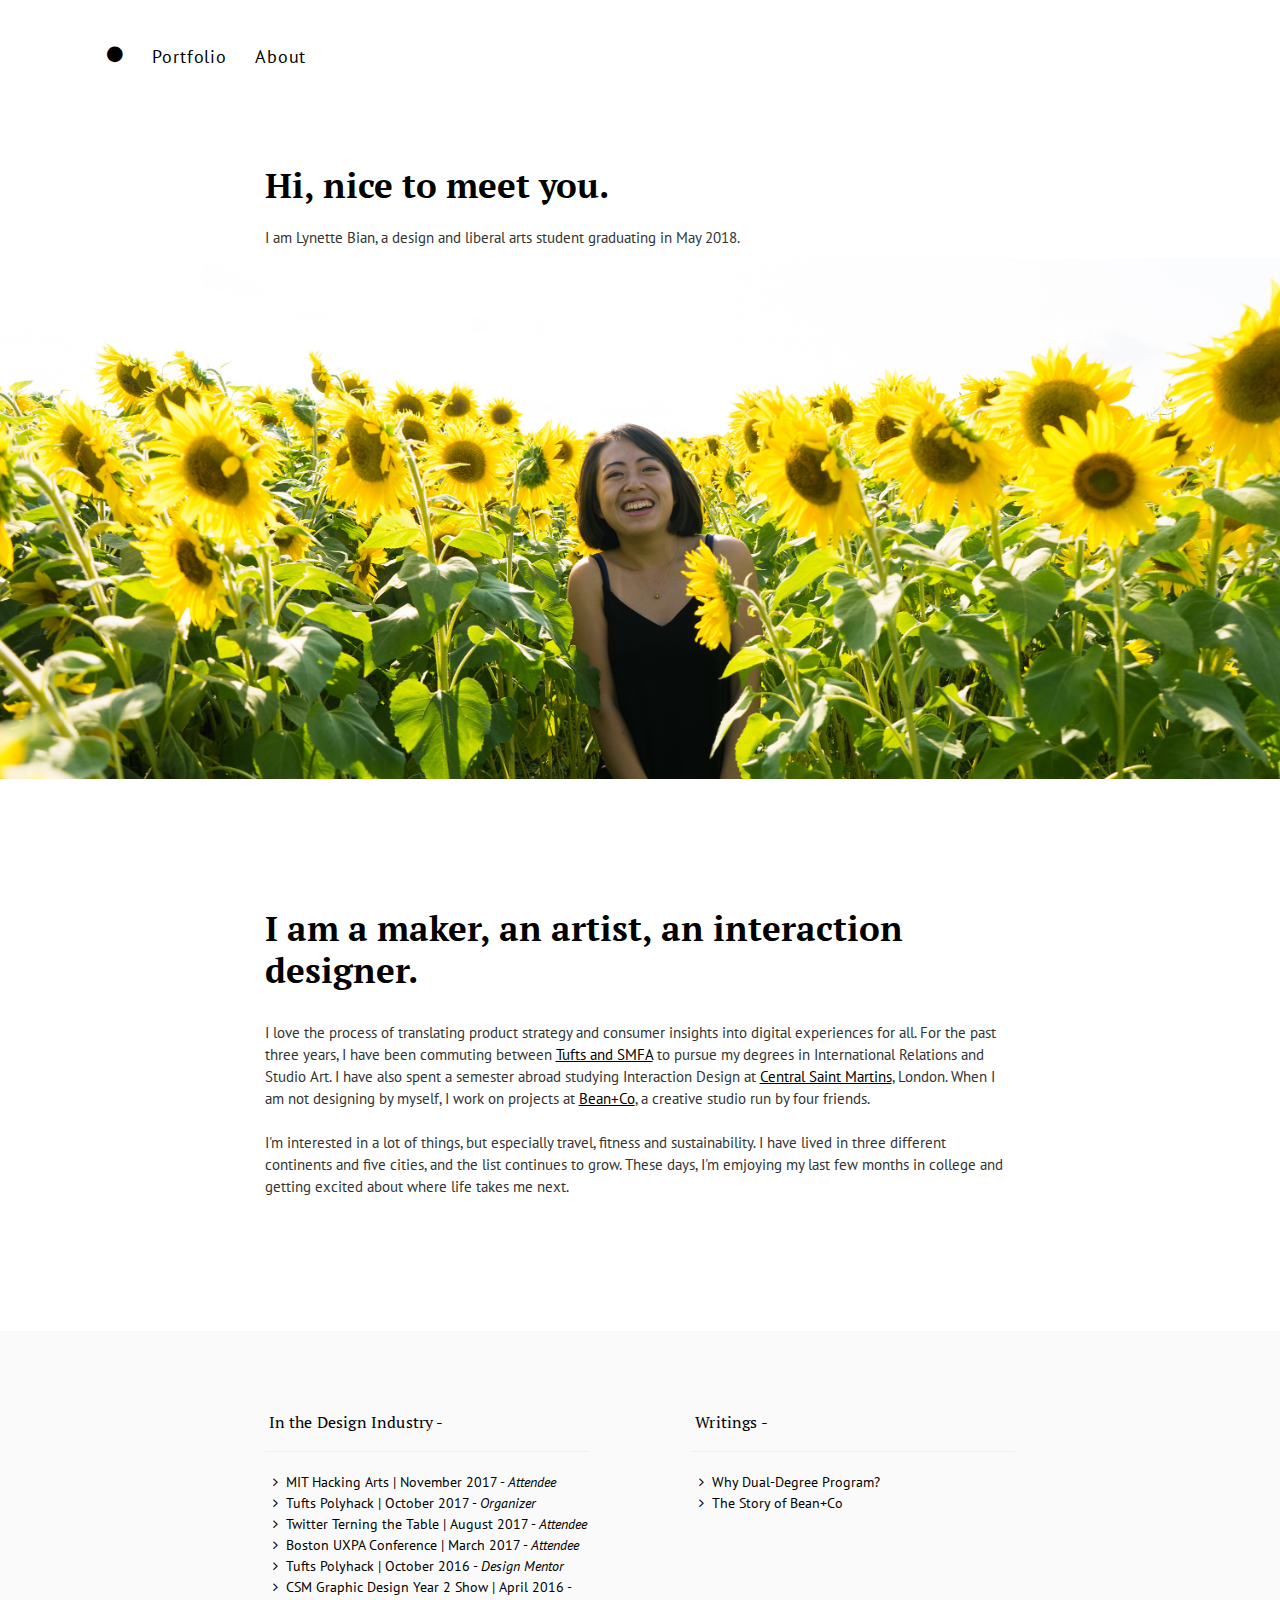
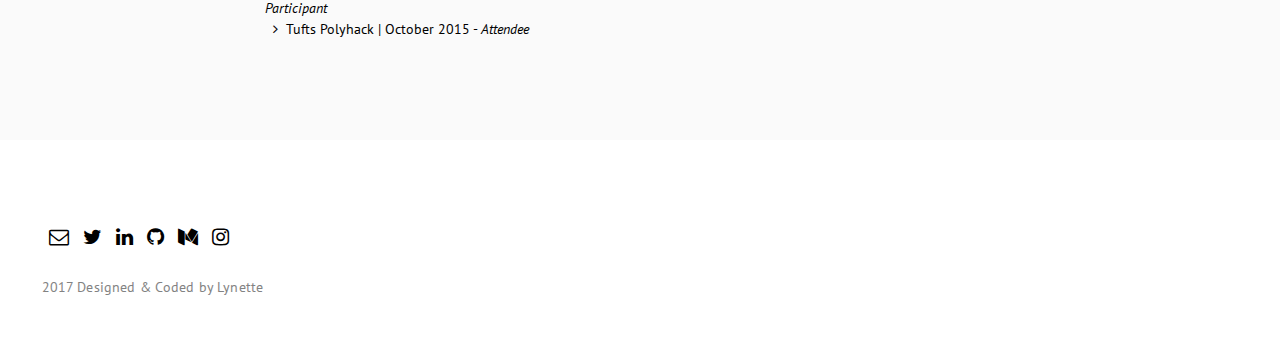
==== p1/about.html @ b1e1bb79 "First Commit" ====
<!DOCTYPE html>

<html>
<head>

<!-- Hello! Welcome to my personal website. This site is designed and coded by Lynette Bian. Happy browsing! -->

	<meta charset="utf-8"> 
	<meta name="viewport" content="width=device-width, initial-scale=1">


	<meta name="Yuchun Bian portfolio">
	<meta name="copyright" content="Copyright © 2016 Yuchun Bian. All Rights Reserved.">
	<meta name="author" content="Yuchun Bian">
	<meta name="language" content="English">

	<link href="https://fonts.googleapis.com/css?family=PT+Sans|PT+Serif:400,700" rel="stylesheet">

 	<script src="https://code.jquery.com/jquery-2.1.4.js"></script> 
  
 <!--  <link href="css/bootstrap.min.css" rel="stylesheet"> -->

 	<link href="https://afeld.github.io/emoji-css/emoji.css" rel="stylesheet">

	<!-- Latest compiled and minified CSS -->
	<link rel="stylesheet" href="https://maxcdn.bootstrapcdn.com/bootstrap/3.3.7/css/bootstrap.min.css">

	<!-- jQuery library -->
	<script src="https://ajax.googleapis.com/ajax/libs/jquery/1.12.4/jquery.min.js"></script>

	<!-- Latest compiled JavaScript -->
	<script src="https://maxcdn.bootstrapcdn.com/bootstrap/3.3.7/js/bootstrap.min.js"></script>
	
	<link rel="stylesheet" type="text/css" href="../css/style.css">

	<link rel="stylesheet" href="https://cdnjs.cloudflare.com/ajax/libs/font-awesome/4.7.0/css/font-awesome.min.css">

 	<title>Yuchun Bian</title>

</head>


<!-- <body style="background-color: #F2F6F9"> -->

<body>

<div class="container-fluid" style="padding-left:6%; padding-right: 6%">

	<div class="row">
			<div class="col-md-3">
			<div class="navbar">
				<a href="../index.html" class="fa fa-circle"> </a> 
				<a href="../index.html#design" class="nav scroll"> Portfolio </a>
				<a href="" class="nav"> About </a>
			</div>
			</div>
	</div>
</div>

<div class="container-fluid">
<!-- 	<div class="row bottom">
			<div class="col-md-12 header hidden-sm hidden-xs" >
				<image class="img-responsive" src="../images/p1-about/me-2.jpg"> </image>
			</div>
	</div> -->


<!-- title -->
	<div class="row">
		<div class="col-md-2"> </div>
		<div class="col-md-8" style="padding-left:4%; padding-right:4%;">
					<div class="intro-about" style="padding-top:10%;"> Hi, nice to meet you. </div> <br/>
					<p> I am Lynette Bian, a design and liberal arts student graduating in May 2018. <p>
		</div>
	</div>

<!-- photo -->
	<div class="row">
			<div class="col-md-12"> 
				<img  class="img-responsive" src="../images/p1-about/bg.jpg">
			</div>
	</div>

<!-- intro section -->
	<div class="row">
		<div class="col-md-2"> </div>
		<div class="col-md-8" style="padding-top:10%; padding-left:4%; padding-right:4%; padding-bottom:8%;">
					<div class="intro-about" style="padding-bottom:4%"> I am a maker, an artist, an interaction designer. </div>
					<p> I love the process of translating product strategy and consumer insights into digital experiences for all. For the past three years, I have been commuting between <a id="inParagraph" href="http://admissions.tufts.edu/academics/special-degree-paths/combined-degree-with-the-schoo/" target="_blank">Tufts and SMFA</a> to pursue my degrees in International Relations and Studio Art. I have also spent a semester abroad studying Interaction Design at <a id="inParagraph" href="http://www.arts.ac.uk/csm/courses/study-abroad/integrated-study-abroad/" target="_blank">Central Saint Martins</a>, London. When I am not designing by myself, I work on projects at <a id="inParagraph" href="http://beanandco.co/" target="_blank">Bean+Co</a>, a creative studio run by four friends.
					<br/><br/>
					I'm interested in a lot of things, but especially travel, fitness and sustainability. I have lived in three different continents and five cities, and the list continues to grow. These days, I'm emjoying my last few months in college and getting excited about where life takes me next.
					<br/><br/>
					</p>
			</div>
		<div class="col-md-2"> </div>	
	</div>

<!-- content -->
	<div class="row" style="padding-top:1%; padding-bottom:8%;background-color:#FAFAFA">
		<div class="col-md-2"> </div>
		<div class="col-md-4" style="padding-top:5%;padding-left:4%;padding-right:4%"> 
			<h5> &nbsp;In the Design Industry - </h5>
			<hr>
			<div class="list"> &nbsp;<a href="http://hackingarts.com/" target="_blank"> <i class="fa fa-angle-right" aria-hidden="true"></i>&nbsp;&nbsp;MIT Hacking Arts | November 2017 - <i>Attendee</i></a>
			</div>
			<div class="list"> &nbsp;<a href="http://2017.polyhack.tufts.io/" target="_blank"> <i class="fa fa-angle-right" aria-hidden="true"></i>&nbsp;&nbsp;Tufts Polyhack | October 2017 - <i>Organizer</i></a>
			</div>
			<div class="list"> &nbsp;<a href="https://twitter.com/terningthetable?lang=en" target="_blank"> <i class="fa fa-angle-right" aria-hidden="true"></i>&nbsp;&nbsp;Twitter Terning the Table | August 2017 - <i>Attendee</i></a>
			</div>
			<div class="list"> &nbsp;<a href="http://uxpaboston.org/uxpa-boston-events/user-experience-conference/uxpa-boston-conference-2017-presentations/" target="_blank"> <i class="fa fa-angle-right" aria-hidden="true"></i>&nbsp;&nbsp;Boston UXPA Conference | March 2017 - <i>Attendee</i></a>
			</div>
			<div class="list"> &nbsp;<a href="http://2016.polyhack.tufts.io/" target="_blank"> <i class="fa fa-angle-right" aria-hidden="true"></i>&nbsp;&nbsp;Tufts Polyhack | October 2016 - <i>Design Mentor</i></a>
			</div>
			<div class="list"> &nbsp;<a href="https://vimeo.com/168475278?ref=fb-share&1" target="_blank"> <i class="fa fa-angle-right" aria-hidden="true"></i>&nbsp;&nbsp;CSM Graphic Design Year 2 Show | April 2016 - <i>Participant</i></a>
			</div>
			<div class="list"> &nbsp;<a href="http://2015.polyhack.tufts.io/" target="_blank"> <i class="fa fa-angle-right" aria-hidden="true"></i>&nbsp;&nbsp;Tufts Polyhack | October 2015 - <i>Attendee</i></a>
			</div>

		</div>

		<div class="col-md-4" style="padding-top:5%;padding-left:4%;padding-right:4%"> 
			<h5> &nbsp;Writings - </h5>
			<hr>
			<div class="list"> &nbsp;<a href="https://medium.com/@yuchunbian/why-did-i-choose-a-dual-degree-program-9940da4727bc" target="_blank"> <i class="fa fa-angle-right" aria-hidden="true"></i>&nbsp;&nbsp;Why Dual-Degree Program?</a>
			</div>
			<div class="list"> &nbsp;<a href="https://medium.com/@yuchunbian/https-medium-com-yuchunbian-the-story-of-bean-co-5fdd151cc997" target="_blank"> <i class="fa fa-angle-right" aria-hidden="true"></i>&nbsp;&nbsp;The Story of Bean+Co</a>
			</div>
		</div>
		<div class="col-md-2"> </div>

	</div>	

<!-- footer -->
	<div class="row" style="padding-top: 7%; padding-bottom: 4%; padding-left:3%; padding-right: 4%">
		
		<div class="col-md-12" style="padding-bottom:2%; padding-left:1%">

		<a href="mailto:yuchun.bian@gmail.com" id="navbar" class="fa fa-envelope-o" style="font-size:20px" target="_blank"> 
		</a>

		<a href="https://twitter.com/yuchunbian" id="navbar" class="fa fa-twitter" style="font-size:20px" target="_blank"> 
		</a>

		<a href="https://www.linkedin.com/in/yuchunbian" id="navbar" class="fa fa-linkedin" style="font-size:20px" target="_blank"> 
		</a>

		<a href="https://github.com/ybian02" id="navbar" class="fa fa-github" style="font-size:20px" target="_blank"> 
		</a>

		<a href="https://medium.com/@yuchunbian" id="navbar" class="fa fa-medium" style="font-size:20px" target="_blank"> 
		</a>
		
		<a href="https://www.instagram.com/yuchunbian/" id="navbar" class="fa fa-instagram" style="font-size:20px" target="_blank"> 
		</a>

		</div>

		<div class="col-md-12"> 
		<h3><i class="em em-bulb"></i>&nbsp;2017 Designed &amp; Coded by Lynette </h3>
		</div>
	</div>


</div>
</div>

</body>
</html>
---- css/style.css ----
/*html, body { overflow-x: hidden; }*/

body {
	margin:0;
}


.navbar {
	font-family: 'PT Sans', sans-serif;
	font-size: 1.3em;
	line-height: 1.2;
	letter-spacing: 0.04em;
	text-align: left;
	padding-top:45px;
	display: flex;
	flex-direction: row;
	align-items: flex-start;
	justify-content: space-between;
}


a {
	color:black;
	text-decoration: none;
}

a:hover {
	color: #ff4d4d;
	text-decoration: none;
}

a:active {
	text-decoration: 0;
	text-transform: none;
}

a:visited {
	text-decoration: 0;
	text-transform: none;
}

span {display:none;}
.hover_img a:hover span { display:block; }
.hover_img a { position:relative; }
.hover_img a span { position:absolute; display:none; z-index:0; }


.intro{
	font-family: 'PT Serif', serif;
	padding-top: 14%;
	padding-right: 0;
	padding-left: 0;
	color: black;
	font-size: 4.8em;
	font-weight: 700;
	line-height: 1.1;
	height: 100vh;
}

/*@media all and (max-device-width: 720px){
    .intro {
        font-size: 100%;
    }
}

@media all and (max-device-width: 640px){
    .intro {
        font-size: 80%;
    }
}

@media all and (max-device-width: 320px){
    .intro {
        font-size: 60%;
    }
}*/

.intro-about{
	font-family: 'PT Serif', serif;
	color: black;
	font-size: 2.5em;
	font-weight: 700;
	line-height: 1.2;
}


h1 {
	font-family: 'PT Serif', serif;
	font-weight: 700;
	font-size: 28px;
	line-height: 13px;
	/*letter-spacing: 0.0009em;*/
	margin-top: 0;
	margin-bottom: 40px;
	line-height: 30px;
}

h2 {
	font-family: 'PT Serif', serif;
	font-weight: 700;
	font-size: 28px;
	line-height: 30px;
	padding-top-top: 15px;
	/*letter-spacing: 0.0009em;*/
}

h3 {
	font-family: 'PT Sans', sans-serif;
	font-size: 14px;
	color:#646464;
	opacity: 0.8;
	line-height: 18px;
	letter-spacing: 0.01em;
	margin-top: 5px;
}


h4 {
	font-family: 'PT Sans', sans-serif;
	font-size: 14px;
	color:#646464;
	opacity: 0.8;
	line-height: 1.2;
	letter-spacing: 0.01em;
	margin-top: 20px;
}


h5 {
	font-family: 'PT Serif', serif;
	font-weight: 400;
	font-size: 16px;
	color:black;
	line-height: 18px;
	letter-spacing: 0.01em;
	margin-top: 5px;
}

h6 {
	font-family: 'PT Sans', sans-serif;
	font-size: 20px;
	line-height: 18px;
	letter-spacing: 0.01em;
	margin-bottom: 18px;
/*	text-align: center;*/
}

p {
	font-family: 'PT Sans', sans-serif;
	font-weight: 400;
	font-size: 1.1em;
}

.strikethru {
	font-family: 'PT Sans', sans-serif;
	font-weight: 400;
	font-size: 1.0em;
	line-height: 1.5em;
	color: #7f7f7f;
	text-decoration: line-through;
	text-decoration: #cecece line-through;
}

.list {
	font-family: 'PT Sans', sans-serif;
	font-weight: 400;
	font-size: 1.0em;
	line-height: 1.5em;
	color: #7f7f7f;
}

blockquote {
	font-family: 'PT Serif', serif;
	color: black;
	font-size: 24px;
	font-weight: 400;
	line-height: 30px;
	border-left: none;
	margin-left: 0;
	padding-left:15px;
	padding-right:15px;
	padding-bottom: 0;
	padding-top:50px;
}

/*
.headnav{
	display: inline;
}*/

.bottom {
	position: absolute;
	top: 0;
	right: 0;
	z-index: -1;
	width: 100vw;
}

.top {
	z-index: 1;
}


@keyframes blinking {
  0%    { opacity: 0; }
  50%   { opacity: 0; }
  51%   { opacity: 1; }
  100%  { opacity: 1; }
}
.change-text:after {
  content: '_';
  animation: blinking 1.2s infinite;
  color:#ff4d4d;
}


ul {
	font-family: 'PT Sans', sans-serif;
	font-size: 24px;
	letter-spacing: 0.01em;
	list-style: none;
	list-style-position: outside;
	padding-top:2.5%;
	padding-left:8%;
	line-height:53px;
}


#line {
	background-color: black;
	height: 4px;
	width: 200px;
	margin-left: 15px;
}


.change-text {
	display:inline;
}


/*specifications*/
.container-fluid {
	margin: 0 0 0 0;
}


.col-md-12 {
	padding: 0 0 0 0
}

.col-md-2{
	padding: 0 0 0 0;
	margin: 0 0 0 0;
}

/*.col-md-3{
	padding: 0 0 0 0;
	margin: 0 0 0 0;
}*/

.col-md-6{
	padding: 0 0 0 0;
	margin: 0 0 0 0;
}

.col-md-7 .col-md-4.hidden-sm .col-md-1 .col-md-10 .col-md-11 .row{
	padding: 0 0 0 0;
	margin: 0 0 0 0;

}


#left {
	padding-right: 3%;
	padding-left: 3%;
}

#right {
	padding-left: 3%;
	padding-right: 3%;
}

.projectthumb {
/*	padding-top: 9%;*/
	padding-bottom: 4%;
}

.footer {
	padding-left: 2%;
}

/*project pages*/

.close-button {
	font-family: sans-serif;
	font-weight: 100;
	position: fixed;
 	top:18px;
 	left:18px;
	color:black;
	font-size: 60px;
	box-sizing: border-box;
	display: inline-block;
	line-height:0.5em;
	z-index: 100;
}


#arrowBegin{
/*	color:black;*/
	font-size:50px;
	z-index:100;
	position: absolute;
	margin-top:47%;
	margin-left:50%;
}

.header {
	padding:0 0 0 0;
	margin:0 0 0 0;
	width:100%;
	height:auto;
	display:block;
	position: fixed;
/*	z-index: -1;*/
	/*top:0;
	left: 0;*/
}


.wrapper {
	position: relative;
/*	margin-left: 2%;
	margin-right: 2%;*/
	background-color: white;
	margin-top: 53%;
	margin-right: 0;
	margin-left: 0;
	padding: 2% 0 0 0;
}

.project-info {
	padding-top: 7%;
	padding-bottom: 7%;
}

.full-bleed {
	max-width: 100vw;
	margin: 0 0 0 0;
}

.embed-container {
	position: relative; 
	padding-bottom: 56.25%; 
	height: 0px; 
	overflow: hidden; 
	max-width: 100%; 
} 

.embed-container iframe, 
.embed-container object, 
.embed-container embed 
{ 	position: absolute; 
	/*top:1%; */
	left:0;
	width: 100%; 
	height: 100%;
}

#inParagraph {
	text-decoration: underline;
}


.twoImages_left {
	padding: 5px 5px 5px 0 ;
}

.twoImages_right {
	padding: 5px 0 5px 5px ;
}



.sideMargin {
	margin-left:5px;
	margin-right:5px;
}


.nextProject {
	font-family: 'PT Serif', serif;
	font-weight: 700;
	font-size: 25px;
	line-height: 30px;
	padding-top: 30px;
	padding-bottom: 35px;
	padding-left: 50px;
}

#arrowUp{
	position: absolute;
/*	padding: 0px;*/
	font-size:45px;
	right: 50px;
	line-height: 2;
/*	text-align: right;*/
}

/*a #icon {
	padding-right: 5px;
}

a svg:hover {
	fill: #ff4d4d;
	text-decoration: none;
}*/

#navbar {
	padding-right: 10px;
}
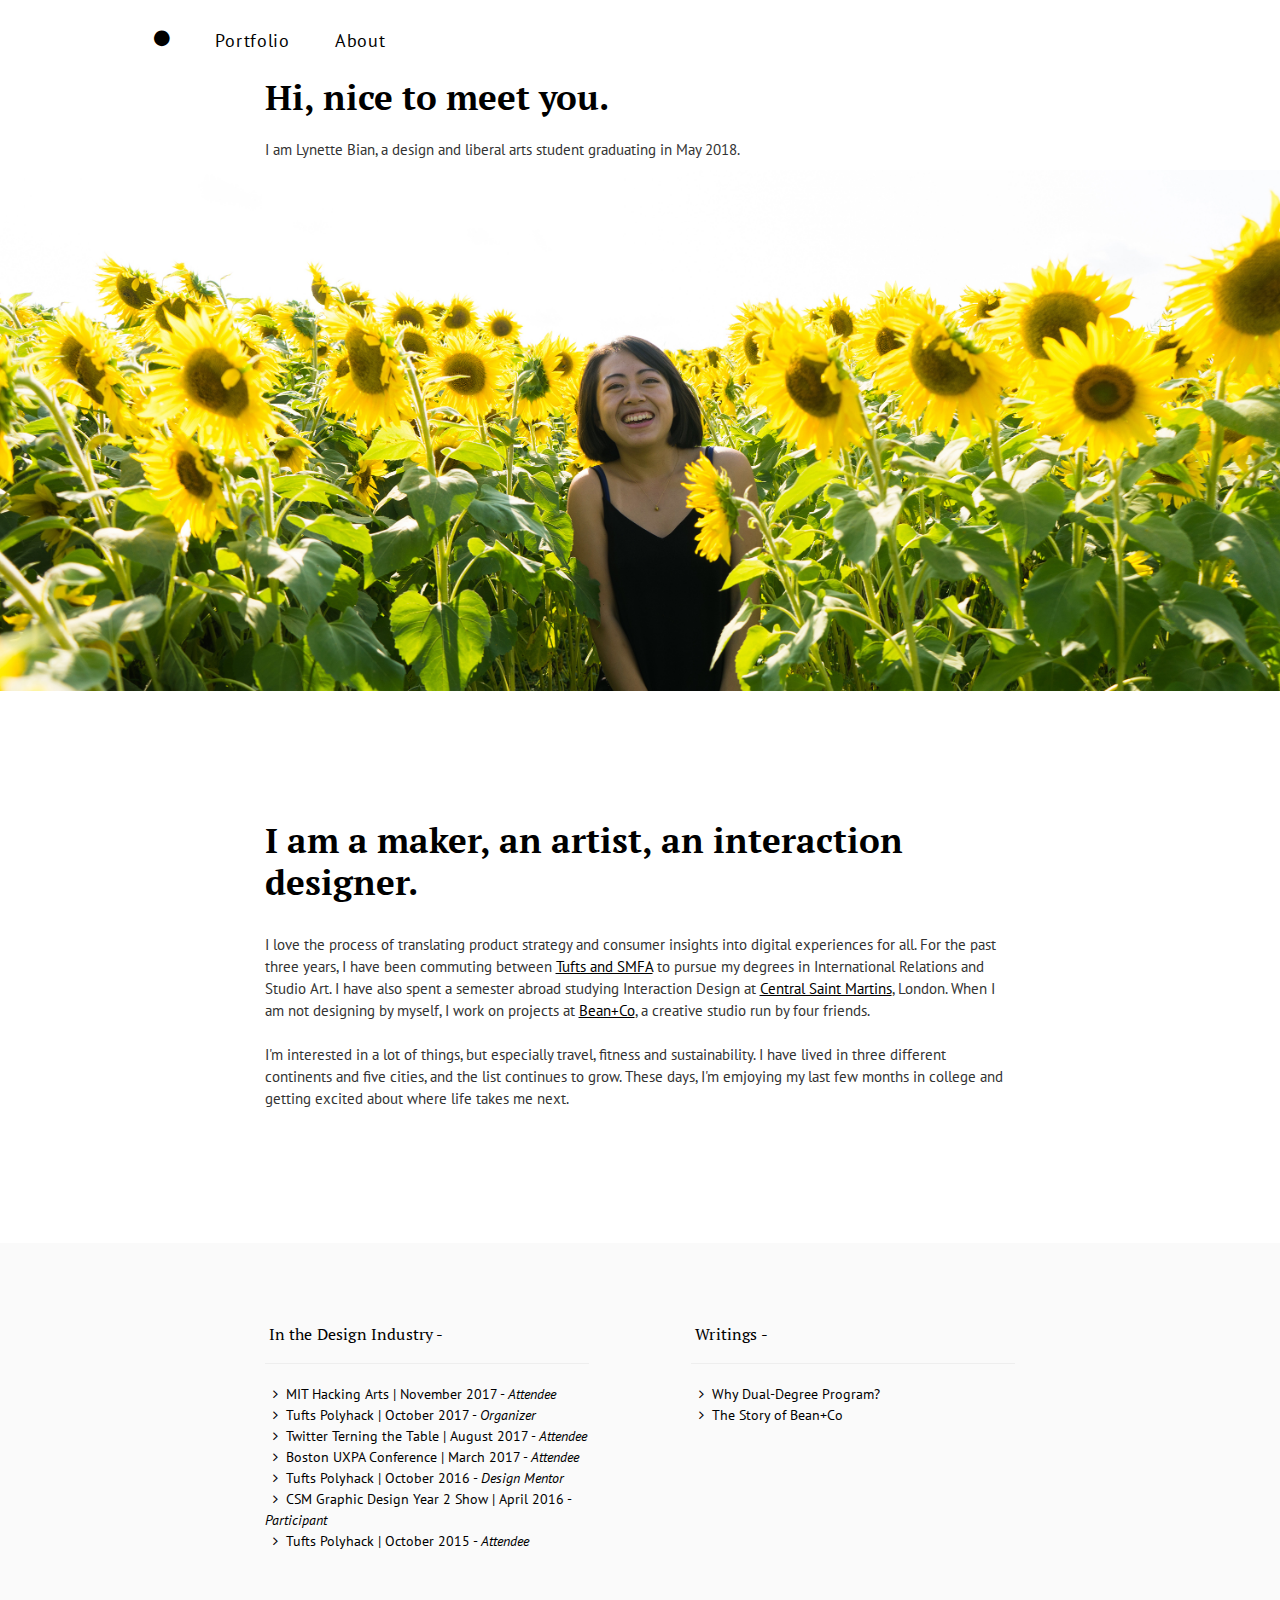
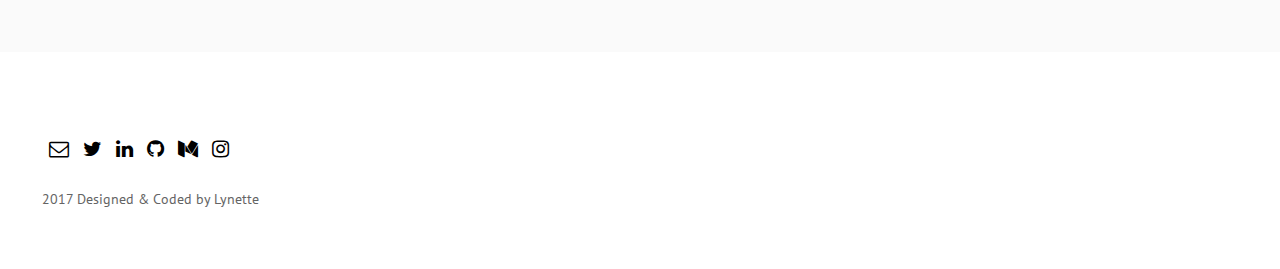
==== commit 2f5439c0: "Class 4/4 1" ====
--- a/p1/about.html
+++ b/p1/about.html
@@ -50,8 +50,8 @@
 			<div class="col-md-3">
 			<div class="navbar">
 				<a href="../index.html" class="fa fa-circle"> </a> 
-				<a href="../index.html#design" class="nav scroll"> Portfolio </a>
-				<a href="" class="nav"> About </a>
+				<a href="../index.html#design" class="nav scroll nav-space-left"> Portfolio </a>
+				<a href="" class="nav nav-space-left"> About </a>
 			</div>
 			</div>
 	</div>
--- a/css/style.css
+++ b/css/style.css
@@ -11,13 +11,32 @@
 	line-height: 1.2;
 	letter-spacing: 0.04em;
 	text-align: left;
-	padding-top:45px;
+	padding-top:30px;
+    padding-bottom: 18px;
+    padding-left: 6%;
 	display: flex;
 	flex-direction: row;
 	align-items: flex-start;
-	justify-content: space-between;
-}
-
+    position: fixed;
+    top:0;
+    background-color: white;
+    z-index: 1;
+    width: 100%;
+    border: none;
+    border-radius: 0;
+}
+
+.nav-space-left {
+    padding-left: 45px;
+}
+
+.padding-left {
+    padding-left: 8%; 
+}
+
+.padding-right{
+    padding-right: 8%; 
+}
 
 a {
 	color:black;
@@ -45,35 +64,68 @@
 .hover_img a span { position:absolute; display:none; z-index:0; }
 
 
-.intro{
-	font-family: 'PT Serif', serif;
-	padding-top: 14%;
+h1.intro{
+	font-family: 'PT Serif', serif;
+	padding-top: 25vh;
 	padding-right: 0;
-	padding-left: 0;
+	padding-left: 2vw;
 	color: black;
-	font-size: 4.8em;
+	font-size: 60px;
 	font-weight: 700;
-	line-height: 1.1;
-	height: 100vh;
-}
-
-/*@media all and (max-device-width: 720px){
-    .intro {
-        font-size: 100%;
-    }
-}
-
-@media all and (max-device-width: 640px){
-    .intro {
-        font-size: 80%;
-    }
-}
-
-@media all and (max-device-width: 320px){
-    .intro {
-        font-size: 60%;
-    }
-}*/
+	line-height: 1.2em;
+	height: 70vh;
+}
+
+
+@media all and (max-width: 1240px){
+    h1.intro {
+        font-size: 60px;
+    }
+}
+
+@media all and (max-width: 640px){
+    h1.intro {
+        font-size: 40px;
+    }
+}
+
+@media all and (max-width: 320px){
+    h1.intro {
+        font-size: 20px;
+    }
+}
+
+h1.bigtitle {
+	font-family: 'PT Serif', serif;
+	padding-right: 0;
+	padding-left: 2vw;
+    padding-top: 60px;
+    padding-bottom: 80px;
+	color: black;
+	font-size: 50px;
+	font-weight: 400;
+	line-height: 1.2em;
+}
+
+
+@media all and (max-width: 1240px){
+    h1.bigtitle {
+        font-size: 50px;
+    }
+}
+
+@media all and (max-width: 640px){
+    h1.bigtitle {
+        font-size: 30px;
+    }
+}
+
+@media all and (max-width: 320px){
+    hh1.bigtitle {
+        font-size: 15px;
+    }
+}
+
 
 .intro-about{
 	font-family: 'PT Serif', serif;
@@ -97,10 +149,10 @@
 
 h2 {
 	font-family: 'PT Serif', serif;
-	font-weight: 700;
-	font-size: 28px;
-	line-height: 30px;
-	padding-top-top: 15px;
+	font-weight: 500;
+	font-size: 20px;
+	line-height: 26px;
+/*	padding-top: 5px;*/
 	/*letter-spacing: 0.0009em;*/
 }
 
@@ -108,10 +160,11 @@
 	font-family: 'PT Sans', sans-serif;
 	font-size: 14px;
 	color:#646464;
-	opacity: 0.8;
-	line-height: 18px;
-	letter-spacing: 0.01em;
+/*	opacity: 0.8;*/
+	line-height: 1.3em;
+/*	letter-spacing: 0.01em;*/
 	margin-top: 5px;
+    text-align: left;
 }
 
 
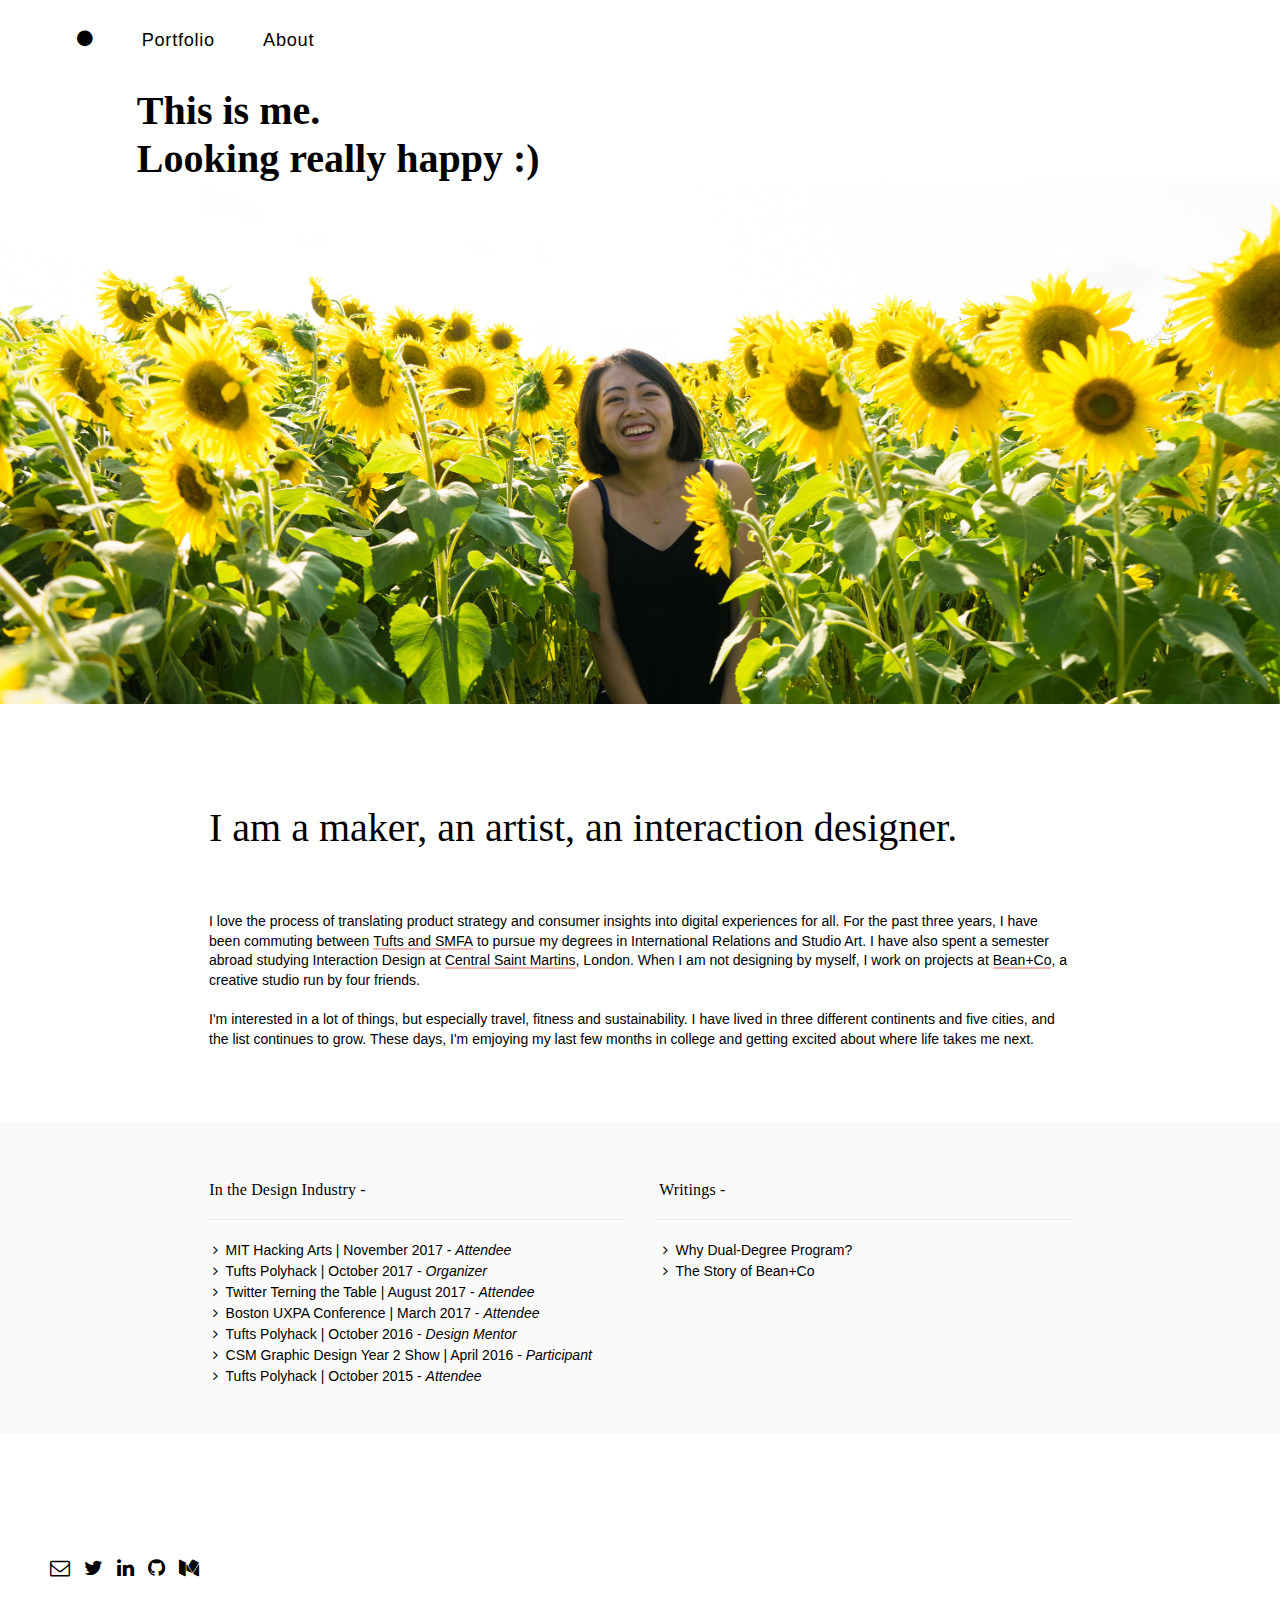
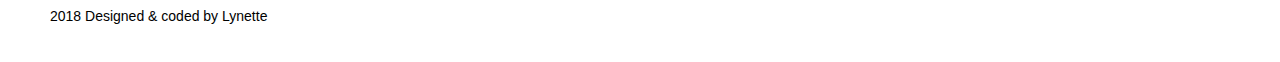
==== commit 7e923ac8: "4/15 cleaning up home and about pages" ====
--- a/p1/about.html
+++ b/p1/about.html
@@ -9,12 +9,13 @@
 	<meta name="viewport" content="width=device-width, initial-scale=1">
 
 
-	<meta name="Yuchun Bian portfolio">
+	<meta name="Yuchun (Lynette) Bian portfolio">
 	<meta name="copyright" content="Copyright © 2016 Yuchun Bian. All Rights Reserved.">
 	<meta name="author" content="Yuchun Bian">
 	<meta name="language" content="English">
 
-	<link href="https://fonts.googleapis.com/css?family=PT+Sans|PT+Serif:400,700" rel="stylesheet">
+<!--	<link href="https://fonts.googleapis.com/css?family=PT+Sans|PT+Serif:400,700" rel="stylesheet">-->
+    <link href="https://fonts.googleapis.com/css?family=Open+Sans|Rufina" rel="stylesheet">
 
  	<script src="https://code.jquery.com/jquery-2.1.4.js"></script> 
   
@@ -30,12 +31,23 @@
 
 	<!-- Latest compiled JavaScript -->
 	<script src="https://maxcdn.bootstrapcdn.com/bootstrap/3.3.7/js/bootstrap.min.js"></script>
-	
+
 	<link rel="stylesheet" type="text/css" href="../css/style.css">
 
 	<link rel="stylesheet" href="https://cdnjs.cloudflare.com/ajax/libs/font-awesome/4.7.0/css/font-awesome.min.css">
 
- 	<title>Yuchun Bian</title>
+ 	<!-- Global Site Tag (gtag.js) - Google Analytics -->
+	<script async src="https://www.googletagmanager.com/gtag/js?id=GA_TRACKING_ID"></script>
+	<script>
+	  window.dataLayer = window.dataLayer || [];
+	  function gtag(){dataLayer.push(arguments);}
+	  gtag('js', new Date());
+
+	  gtag('config', 'UA-87361154-1');
+	</script>
+
+
+ 	<title>Lynette Bian | Design Portfolio</title>
 
 </head>
 
@@ -44,18 +56,18 @@
 
 <body>
 
-<div class="container-fluid" style="padding-left:6%; padding-right: 6%">
+	<div class="container-fluid">
+		<div class="row">
+				<div class="col-md-12">
+				<div class="navbar">
+					<a href="../index.html" class="fa fa-circle"> </a> 
+					<a href="../index.html#design" class="nav scroll nav-space-left"> Portfolio </a>
+					<a href="" class="nav nav-space-left"> About </a>
+				</div>
+				</div>
+		</div>
+	</div>
 
-	<div class="row">
-			<div class="col-md-3">
-			<div class="navbar">
-				<a href="../index.html" class="fa fa-circle"> </a> 
-				<a href="../index.html#design" class="nav scroll nav-space-left"> Portfolio </a>
-				<a href="" class="nav nav-space-left"> About </a>
-			</div>
-			</div>
-	</div>
-</div>
 
 <div class="container-fluid">
 <!-- 	<div class="row bottom">
@@ -67,10 +79,10 @@
 
 <!-- title -->
 	<div class="row">
-		<div class="col-md-2"> </div>
-		<div class="col-md-8" style="padding-left:4%; padding-right:4%;">
-					<div class="intro-about" style="padding-top:10%;"> Hi, nice to meet you. </div> <br/>
-					<p> I am Lynette Bian, a design and liberal arts student graduating in May 2018. <p>
+<!-- 		<div class="col-md-1"> </div> -->
+		<div class="col-md-10 padding-left padding-right">
+				<div class="intro-about" style="padding-top:10%;"> This is me.<br/> Looking really happy :)</div> 
+<!-- 				<p> I am Lynette Bian, a design and liberal arts student graduating in May 2018. <p> -->
 		</div>
 	</div>
 
@@ -82,23 +94,23 @@
 	</div>
 
 <!-- intro section -->
-	<div class="row">
-		<div class="col-md-2"> </div>
-		<div class="col-md-8" style="padding-top:10%; padding-left:4%; padding-right:4%; padding-bottom:8%;">
-					<div class="intro-about" style="padding-bottom:4%"> I am a maker, an artist, an interaction designer. </div>
-					<p> I love the process of translating product strategy and consumer insights into digital experiences for all. For the past three years, I have been commuting between <a id="inParagraph" href="http://admissions.tufts.edu/academics/special-degree-paths/combined-degree-with-the-schoo/" target="_blank">Tufts and SMFA</a> to pursue my degrees in International Relations and Studio Art. I have also spent a semester abroad studying Interaction Design at <a id="inParagraph" href="http://www.arts.ac.uk/csm/courses/study-abroad/integrated-study-abroad/" target="_blank">Central Saint Martins</a>, London. When I am not designing by myself, I work on projects at <a id="inParagraph" href="http://beanandco.co/" target="_blank">Bean+Co</a>, a creative studio run by four friends.
+	<div class="row space-bottom">
+		<div class="col-md-1"> </div>
+		<div class="col-md-10 padding-left padding-right">
+					<h1 class="bigtitle"> I am a maker, an artist, an interaction designer. </h1>
+					<h3 class="space-bottom"> I love the process of translating product strategy and consumer insights into digital experiences for all. For the past three years, I have been commuting between <a class="link_underline_sm" href="http://admissions.tufts.edu/academics/special-degree-paths/combined-degree-with-the-schoo/" target="_blank">Tufts and SMFA</a> to pursue my degrees in International Relations and Studio Art. I have also spent a semester abroad studying Interaction Design at <a class="link_underline_sm" href="http://www.arts.ac.uk/csm/courses/study-abroad/integrated-study-abroad/" target="_blank">Central Saint Martins</a>, London. When I am not designing by myself, I work on projects at <a class="link_underline_sm" href="http://beanandco.co/" target="_blank">Bean+Co</a>, a creative studio run by four friends.
 					<br/><br/>
 					I'm interested in a lot of things, but especially travel, fitness and sustainability. I have lived in three different continents and five cities, and the list continues to grow. These days, I'm emjoying my last few months in college and getting excited about where life takes me next.
 					<br/><br/>
-					</p>
+					</h3>
 			</div>
 		<div class="col-md-2"> </div>	
 	</div>
 
 <!-- content -->
-	<div class="row" style="padding-top:1%; padding-bottom:8%;background-color:#FAFAFA">
-		<div class="col-md-2"> </div>
-		<div class="col-md-4" style="padding-top:5%;padding-left:4%;padding-right:4%"> 
+	<div class="row padding-left padding-right space-bottom" style="background-color:#FAFAFA">
+		<div class="col-md-1"> </div>
+		<div class="col-md-5 space-top space-bottom"> 
 			<h5> &nbsp;In the Design Industry - </h5>
 			<hr>
 			<div class="list"> &nbsp;<a href="http://hackingarts.com/" target="_blank"> <i class="fa fa-angle-right" aria-hidden="true"></i>&nbsp;&nbsp;MIT Hacking Arts | November 2017 - <i>Attendee</i></a>
@@ -118,7 +130,7 @@
 
 		</div>
 
-		<div class="col-md-4" style="padding-top:5%;padding-left:4%;padding-right:4%"> 
+		<div class="col-md-5 space-top space-bottom"> 
 			<h5> &nbsp;Writings - </h5>
 			<hr>
 			<div class="list"> &nbsp;<a href="https://medium.com/@yuchunbian/why-did-i-choose-a-dual-degree-program-9940da4727bc" target="_blank"> <i class="fa fa-angle-right" aria-hidden="true"></i>&nbsp;&nbsp;Why Dual-Degree Program?</a>
@@ -126,17 +138,17 @@
 			<div class="list"> &nbsp;<a href="https://medium.com/@yuchunbian/https-medium-com-yuchunbian-the-story-of-bean-co-5fdd151cc997" target="_blank"> <i class="fa fa-angle-right" aria-hidden="true"></i>&nbsp;&nbsp;The Story of Bean+Co</a>
 			</div>
 		</div>
-		<div class="col-md-2"> </div>
 
 	</div>	
 
 <!-- footer -->
-	<div class="row" style="padding-top: 7%; padding-bottom: 4%; padding-left:3%; padding-right: 4%">
+
+	<div class="row nav-space-left space-top space-bottom">
 		
-		<div class="col-md-12" style="padding-bottom:2%; padding-left:1%">
+		<div class="col-md-12 space-top" style="padding-bottom:2%">
 
 		<a href="mailto:yuchun.bian@gmail.com" id="navbar" class="fa fa-envelope-o" style="font-size:20px" target="_blank"> 
-		</a>
+		</a> 
 
 		<a href="https://twitter.com/yuchunbian" id="navbar" class="fa fa-twitter" style="font-size:20px" target="_blank"> 
 		</a>
@@ -149,20 +161,14 @@
 
 		<a href="https://medium.com/@yuchunbian" id="navbar" class="fa fa-medium" style="font-size:20px" target="_blank"> 
 		</a>
-		
-		<a href="https://www.instagram.com/yuchunbian/" id="navbar" class="fa fa-instagram" style="font-size:20px" target="_blank"> 
-		</a>
 
 		</div>
 
-		<div class="col-md-12"> 
-		<h3><i class="em em-bulb"></i>&nbsp;2017 Designed &amp; Coded by Lynette </h3>
+			<div class="col-md-12"> 
+				<h3>2018 Designed &amp; coded by Lynette </h3>
+			</div>
 		</div>
 	</div>
 
-
-</div>
-</div>
-
 </body>
 </html>
--- a/css/style.css
+++ b/css/style.css
@@ -27,7 +27,7 @@
 }
 
 .nav-space-left {
-    padding-left: 45px;
+    padding-left: 4%;
 }
 
 .padding-left {
@@ -38,24 +38,78 @@
     padding-right: 8%; 
 }
 
+
 a {
 	color:black;
-	text-decoration: none;
+	text-decoration: none !important;
+}
+
+a:visited {
+	color:black;
+	text-decoration: none !important;
 }
 
 a:hover {
 	color: #ff4d4d;
-	text-decoration: none;
+	text-decoration: none !important;
 }
 
 a:active {
-	text-decoration: 0;
-	text-transform: none;
-}
-
-a:visited {
-	text-decoration: 0;
-	text-transform: none;
+	color:black;
+	text-decoration: none !important;
+}
+
+
+a.link_underline {
+	border-bottom: 4px solid #F6B6B6;
+    display: inline-block;
+    line-height: 1em;
+}
+
+
+a.link_underline:visited {
+	color:black;
+	border-bottom: 4px solid #F6B6B6;
+    display: inline-block;
+}
+
+a.link_underline:hover {
+	color:black;
+	border-bottom: 4px solid #ff4d4d;
+    display: inline-block;
+}
+
+a.link_underline:active {
+	color:black;
+	border-bottom: 4px solid #ff4d4d;
+    display: inline-block;
+}
+
+a.link_underline_sm {
+	font-family: 'PT Sans', sans-serif;
+	color:black;
+	font-size: 14px;
+	border-bottom: 2px solid #F6B6B6;
+    display: inline-block;
+    line-height: 1em;
+}
+
+a.link_underline_sm:visited {
+	color:black;
+	border-bottom: 2px solid #F6B6B6;
+    display: inline-block;
+}
+
+a.link_underline_sm:hover {
+	color:black;
+	border-bottom: 2px solid #ff4d4d;
+    display: inline-block;
+}
+
+a.link_underline_sm:active {
+	color:black;
+	border-bottom: 2px solid #ff4d4d;
+    display: inline-block;
 }
 
 span {display:none;}
@@ -66,14 +120,14 @@
 
 h1.intro{
 	font-family: 'PT Serif', serif;
-	padding-top: 25vh;
+	padding-top: 35vh;
+	padding-bottom: 5vh;
 	padding-right: 0;
 	padding-left: 2vw;
 	color: black;
 	font-size: 60px;
 	font-weight: 700;
-	line-height: 1.2em;
-	height: 70vh;
+	line-height: 1.1em;
 }
 
 
@@ -98,19 +152,20 @@
 h1.bigtitle {
 	font-family: 'PT Serif', serif;
 	padding-right: 0;
-	padding-left: 2vw;
-    padding-top: 60px;
-    padding-bottom: 80px;
+/*	padding-left: 2vw;*/
+    padding-top: 100px;
+    padding-bottom: 20px;
 	color: black;
-	font-size: 50px;
+	font-size: 40px;
 	font-weight: 400;
 	line-height: 1.2em;
 }
 
+/*move to bottom*/
 
 @media all and (max-width: 1240px){
     h1.bigtitle {
-        font-size: 50px;
+        font-size: 40px;
     }
 }
 
@@ -130,11 +185,21 @@
 .intro-about{
 	font-family: 'PT Serif', serif;
 	color: black;
-	font-size: 2.5em;
+	font-size: 40px;
 	font-weight: 700;
-	line-height: 1.2;
-}
-
+	line-height: 1.2em;
+	padding-right: 4%;
+	padding-left: 4%;
+}
+
+#grey_bg {
+	background: #F2F2F2;
+	z-index: -1;
+	margin: -80px auto 0;
+    overflow: hidden;
+    padding-top: 70px;
+
+}
 
 h1 {
 	font-family: 'PT Serif', serif;
@@ -159,12 +224,18 @@
 h3 {
 	font-family: 'PT Sans', sans-serif;
 	font-size: 14px;
-	color:#646464;
-/*	opacity: 0.8;*/
-	line-height: 1.3em;
-/*	letter-spacing: 0.01em;*/
-	margin-top: 5px;
+	color:black;
+	/*color:#646464;*/
+	line-height: 1.4em;
+	margin-top: 3px;
     text-align: left;
+}
+
+.tag {
+	font-family: 'PT Sans', sans-serif;
+	font-size: 11px;
+	text-transform:uppercase;
+	letter-spacing: 0.04em;
 }
 
 
@@ -236,11 +307,6 @@
 	padding-top:50px;
 }
 
-/*
-.headnav{
-	display: inline;
-}*/
-
 .bottom {
 	position: absolute;
 	top: 0;
@@ -307,10 +373,10 @@
 	margin: 0 0 0 0;
 }
 
-/*.col-md-3{
+.col-md-8{
 	padding: 0 0 0 0;
 	margin: 0 0 0 0;
-}*/
+}
 
 .col-md-6{
 	padding: 0 0 0 0;
@@ -324,15 +390,17 @@
 }
 
 
-#left {
+.padding-small {
 	padding-right: 3%;
 	padding-left: 3%;
-}
-
-#right {
+    padding-bottom: 4%;
+}
+
+.padding-small-left {
 	padding-left: 3%;
-	padding-right: 3%;
-}
+    padding-bottom: 5%;
+}
+
 
 .projectthumb {
 /*	padding-top: 9%;*/
@@ -415,30 +483,9 @@
 .embed-container object, 
 .embed-container embed 
 { 	position: absolute; 
-	/*top:1%; */
 	left:0;
 	width: 100%; 
 	height: 100%;
-}
-
-#inParagraph {
-	text-decoration: underline;
-}
-
-
-.twoImages_left {
-	padding: 5px 5px 5px 0 ;
-}
-
-.twoImages_right {
-	padding: 5px 0 5px 5px ;
-}
-
-
-
-.sideMargin {
-	margin-left:5px;
-	margin-right:5px;
 }
 
 
@@ -472,4 +519,12 @@
 
 #navbar {
 	padding-right: 10px;
-}+}
+
+.space-top {
+	padding-top: 5%;
+}
+
+.space-bottom {
+	padding-bottom: 2%;
+}
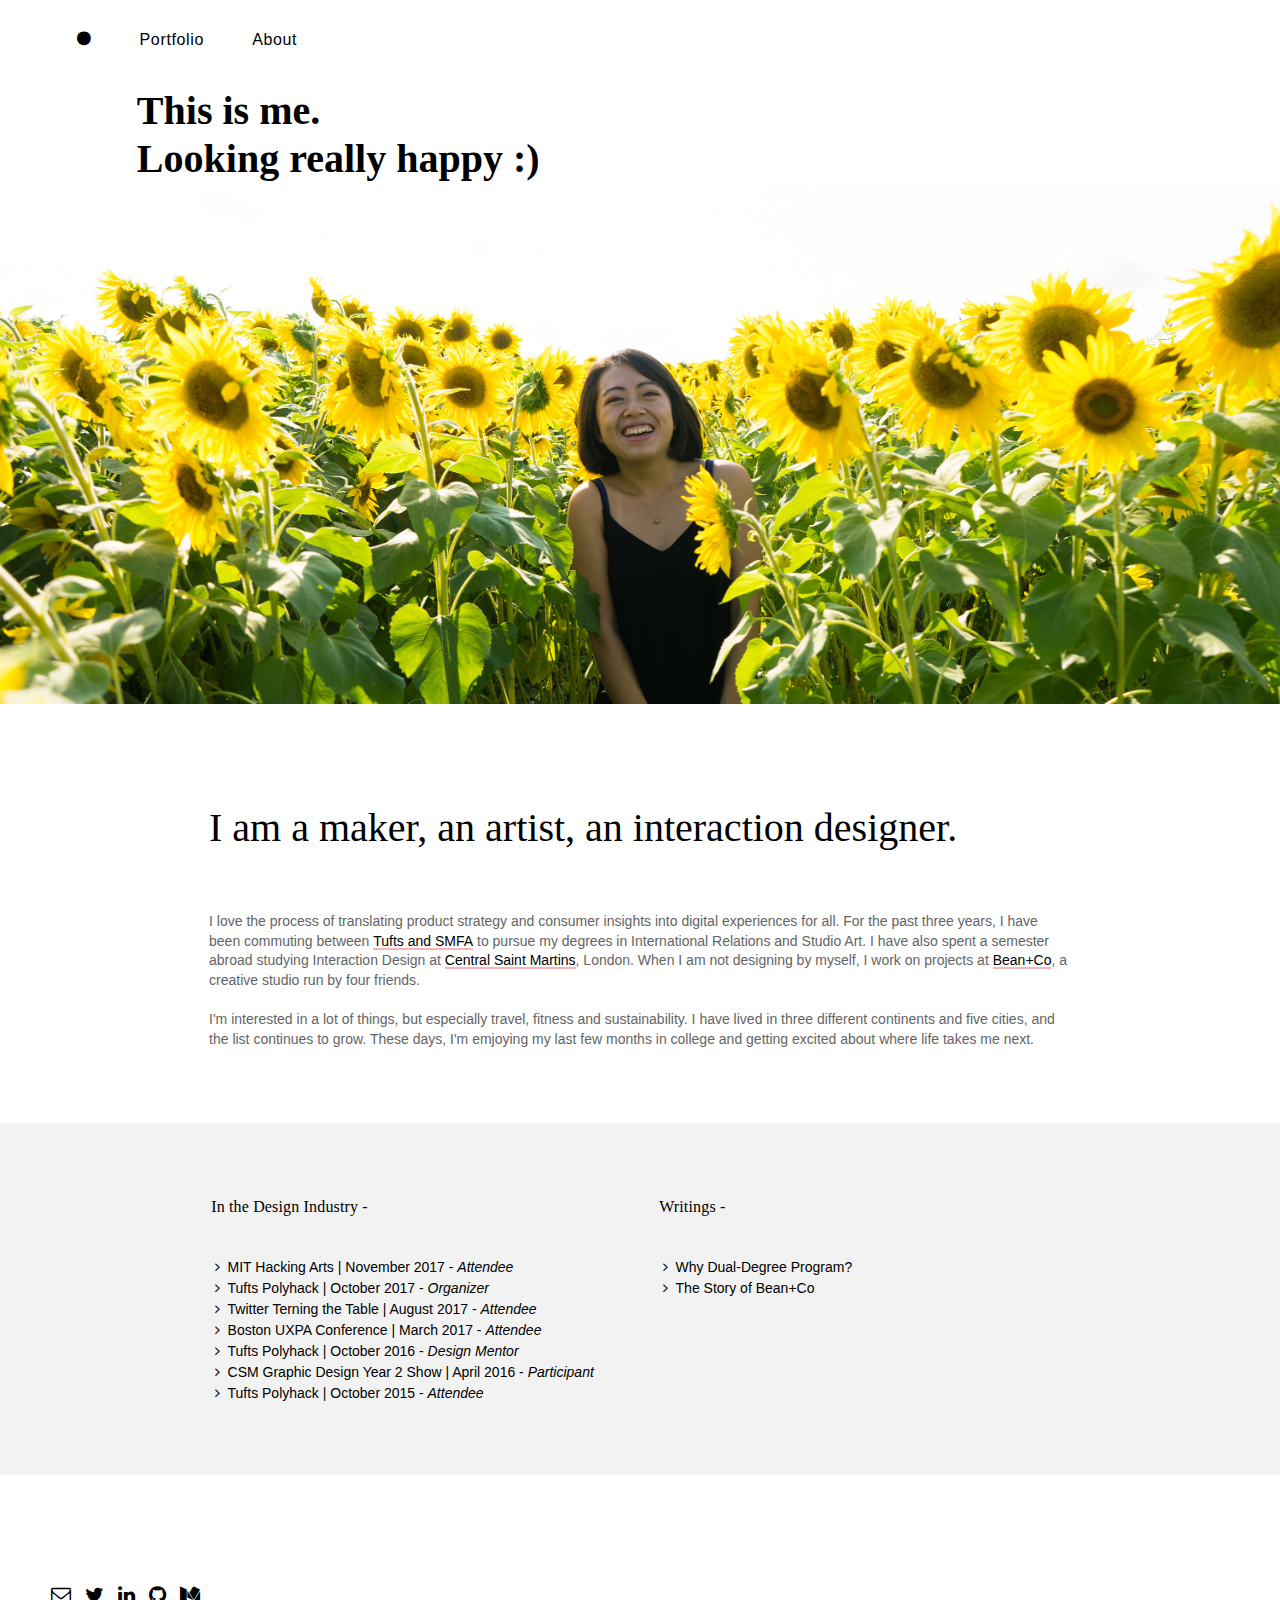
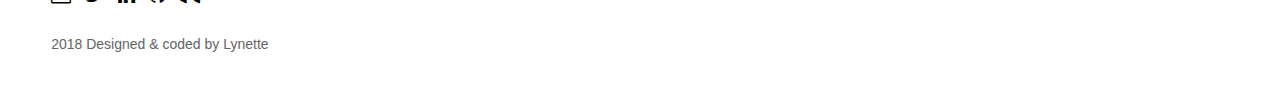
==== commit f0774ca4: "April/24 home" ====
--- a/p1/about.html
+++ b/p1/about.html
@@ -60,9 +60,9 @@
 		<div class="row">
 				<div class="col-md-12">
 				<div class="navbar">
-					<a href="../index.html" class="fa fa-circle"> </a> 
-					<a href="../index.html#design" class="nav scroll nav-space-left"> Portfolio </a>
-					<a href="" class="nav nav-space-left"> About </a>
+					<a class="fa fa-circle" href="../index.html"> </a> 
+					<a class="scroll nav-space-left" href="../index.html#design"> Portfolio </a>
+					<a class="nav-space-left" href=""> About </a>
 				</div>
 				</div>
 		</div>
@@ -108,10 +108,10 @@
 	</div>
 
 <!-- content -->
-	<div class="row padding-left padding-right space-bottom" style="background-color:#FAFAFA">
+	<div class="row padding-left padding-right space-bottom space-top" style="background-color:#F2F2F2; padding-top: 50px; padding-bottom: 50px;">
 		<div class="col-md-1"> </div>
 		<div class="col-md-5 space-top space-bottom"> 
-			<h5> &nbsp;In the Design Industry - </h5>
+			<h5 class="space-top"> &nbsp;In the Design Industry - </h5>
 			<hr>
 			<div class="list"> &nbsp;<a href="http://hackingarts.com/" target="_blank"> <i class="fa fa-angle-right" aria-hidden="true"></i>&nbsp;&nbsp;MIT Hacking Arts | November 2017 - <i>Attendee</i></a>
 			</div>
@@ -131,7 +131,7 @@
 		</div>
 
 		<div class="col-md-5 space-top space-bottom"> 
-			<h5> &nbsp;Writings - </h5>
+			<h5 class="space-top"> &nbsp;Writings - </h5>
 			<hr>
 			<div class="list"> &nbsp;<a href="https://medium.com/@yuchunbian/why-did-i-choose-a-dual-degree-program-9940da4727bc" target="_blank"> <i class="fa fa-angle-right" aria-hidden="true"></i>&nbsp;&nbsp;Why Dual-Degree Program?</a>
 			</div>
@@ -143,12 +143,12 @@
 
 <!-- footer -->
 
-	<div class="row nav-space-left space-top space-bottom">
+	<div class="row nav-space-left space-bottom" style="padding-top: 100px;">
 		
-		<div class="col-md-12 space-top" style="padding-bottom:2%">
+		<div class="col-md-12 space-top space-bottom">
 
 		<a href="mailto:yuchun.bian@gmail.com" id="navbar" class="fa fa-envelope-o" style="font-size:20px" target="_blank"> 
-		</a> 
+		</a>
 
 		<a href="https://twitter.com/yuchunbian" id="navbar" class="fa fa-twitter" style="font-size:20px" target="_blank"> 
 		</a>
--- a/css/style.css
+++ b/css/style.css
@@ -7,7 +7,7 @@
 
 .navbar {
 	font-family: 'PT Sans', sans-serif;
-	font-size: 1.3em;
+	font-size: 16px;
 	line-height: 1.2;
 	letter-spacing: 0.04em;
 	text-align: left;
@@ -52,6 +52,8 @@
 a:hover {
 	color: #ff4d4d;
 	text-decoration: none !important;
+	transition-delay:0.1s;
+	transition-duration:0.3s;
 }
 
 a:active {
@@ -121,7 +123,7 @@
 h1.intro{
 	font-family: 'PT Serif', serif;
 	padding-top: 35vh;
-	padding-bottom: 5vh;
+	padding-bottom: 10vh;
 	padding-right: 0;
 	padding-left: 2vw;
 	color: black;
@@ -190,15 +192,15 @@
 	line-height: 1.2em;
 	padding-right: 4%;
 	padding-left: 4%;
+	padding-top: 30px;
 }
 
 #grey_bg {
 	background: #F2F2F2;
 	z-index: -1;
-	margin: -80px auto 0;
-    overflow: hidden;
-    padding-top: 70px;
-
+	margin: -105px 0 80px 0;
+	padding: 110px 0 88px;
+/*    overflow: hidden;*/
 }
 
 h1 {
@@ -216,16 +218,15 @@
 	font-family: 'PT Serif', serif;
 	font-weight: 500;
 	font-size: 20px;
-	line-height: 26px;
-/*	padding-top: 5px;*/
+/*	line-height: 26px;*/
+/*	padding-top: 10px;*/
 	/*letter-spacing: 0.0009em;*/
 }
 
 h3 {
 	font-family: 'PT Sans', sans-serif;
 	font-size: 14px;
-	color:black;
-	/*color:#646464;*/
+	color:#646464;
 	line-height: 1.4em;
 	margin-top: 3px;
     text-align: left;
@@ -233,9 +234,11 @@
 
 .tag {
 	font-family: 'PT Sans', sans-serif;
+	color:black;
 	font-size: 11px;
 	text-transform:uppercase;
 	letter-spacing: 0.04em;
+	padding-top: 10px;
 }
 
 
@@ -361,11 +364,14 @@
 /*specifications*/
 .container-fluid {
 	margin: 0 0 0 0;
-}
-
-
+	padding: 0 0 0 0;
+}
+
+.row {
+	margin: 0 0 0 0;
+}
 .col-md-12 {
-	padding: 0 0 0 0
+	padding: 0 0 0 0;
 }
 
 .col-md-2{
@@ -401,11 +407,6 @@
     padding-bottom: 5%;
 }
 
-
-.projectthumb {
-/*	padding-top: 9%;*/
-	padding-bottom: 4%;
-}
 
 .footer {
 	padding-left: 2%;
@@ -522,7 +523,7 @@
 }
 
 .space-top {
-	padding-top: 5%;
+	padding-top: 10px;
 }
 
 .space-bottom {
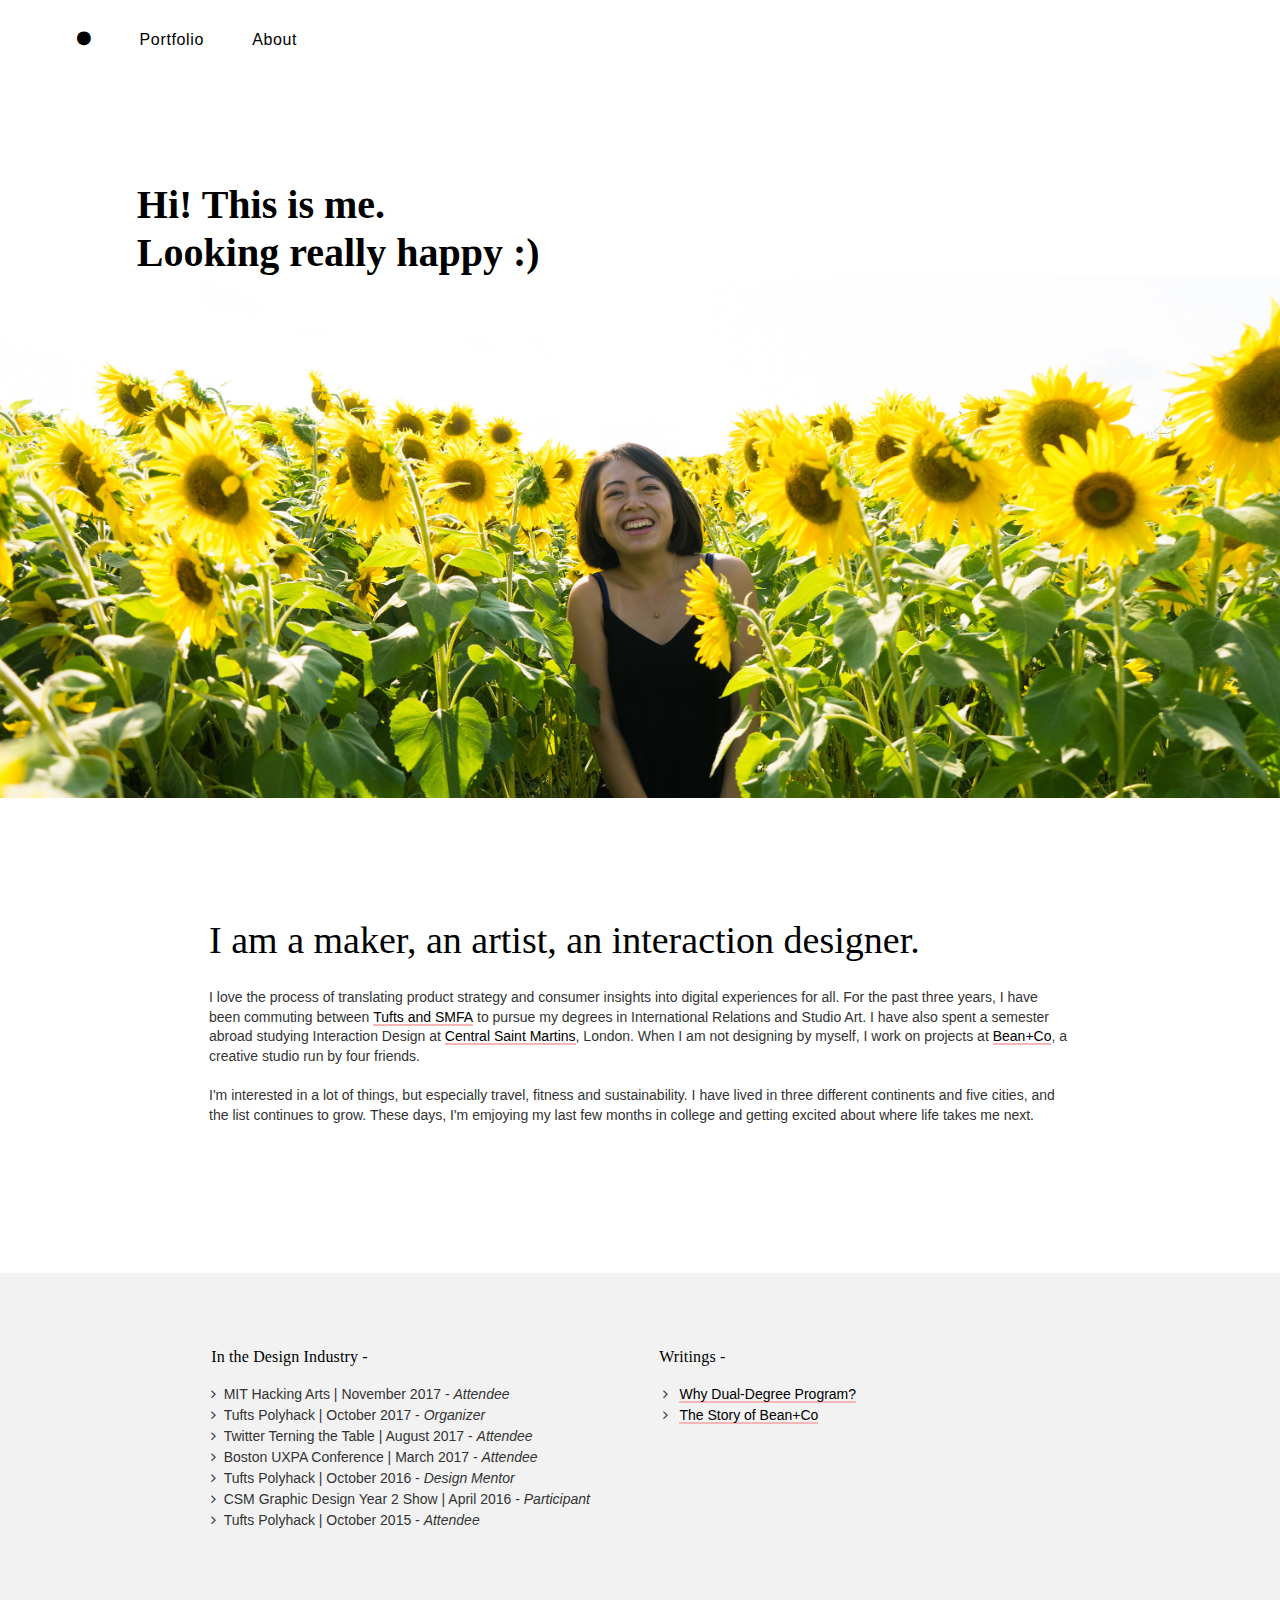
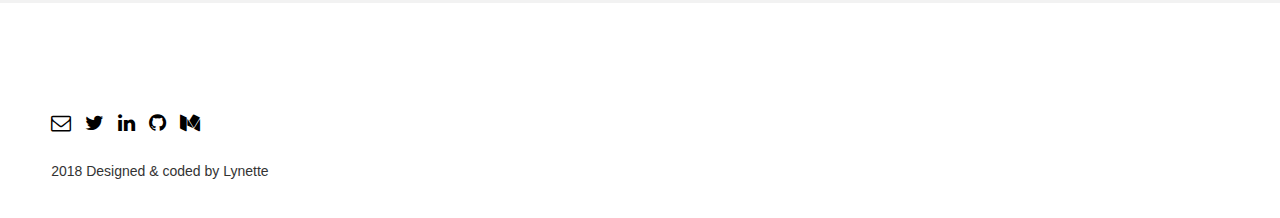
==== commit f2d66de9: "Class" ====
--- a/p1/about.html
+++ b/p1/about.html
@@ -81,23 +81,23 @@
 	<div class="row">
 <!-- 		<div class="col-md-1"> </div> -->
 		<div class="col-md-10 padding-left padding-right">
-				<div class="intro-about" style="padding-top:10%;"> This is me.<br/> Looking really happy :)</div> 
+				<div class="intro-about"> Hi! This is me.<br/> Looking really happy :)</div> 
 <!-- 				<p> I am Lynette Bian, a design and liberal arts student graduating in May 2018. <p> -->
 		</div>
 	</div>
 
 <!-- photo -->
 	<div class="row">
-			<div class="col-md-12"> 
+			<div class="col-md-12" style="padding-bottom: 100px;"> 
 				<img  class="img-responsive" src="../images/p1-about/bg.jpg">
 			</div>
 	</div>
 
 <!-- intro section -->
-	<div class="row space-bottom">
+	<div class="row space-bottom" style="padding-bottom: 100px;">
 		<div class="col-md-1"> </div>
 		<div class="col-md-10 padding-left padding-right">
-					<h1 class="bigtitle"> I am a maker, an artist, an interaction designer. </h1>
+					<h1 class="bigtitle space-bottom"> I am a maker, an artist, an interaction designer. </h1>
 					<h3 class="space-bottom"> I love the process of translating product strategy and consumer insights into digital experiences for all. For the past three years, I have been commuting between <a class="link_underline_sm" href="http://admissions.tufts.edu/academics/special-degree-paths/combined-degree-with-the-schoo/" target="_blank">Tufts and SMFA</a> to pursue my degrees in International Relations and Studio Art. I have also spent a semester abroad studying Interaction Design at <a class="link_underline_sm" href="http://www.arts.ac.uk/csm/courses/study-abroad/integrated-study-abroad/" target="_blank">Central Saint Martins</a>, London. When I am not designing by myself, I work on projects at <a class="link_underline_sm" href="http://beanandco.co/" target="_blank">Bean+Co</a>, a creative studio run by four friends.
 					<br/><br/>
 					I'm interested in a lot of things, but especially travel, fitness and sustainability. I have lived in three different continents and five cities, and the list continues to grow. These days, I'm emjoying my last few months in college and getting excited about where life takes me next.
@@ -111,31 +111,45 @@
 	<div class="row padding-left padding-right space-bottom space-top" style="background-color:#F2F2F2; padding-top: 50px; padding-bottom: 50px;">
 		<div class="col-md-1"> </div>
 		<div class="col-md-5 space-top space-bottom"> 
-			<h5 class="space-top"> &nbsp;In the Design Industry - </h5>
-			<hr>
-			<div class="list"> &nbsp;<a href="http://hackingarts.com/" target="_blank"> <i class="fa fa-angle-right" aria-hidden="true"></i>&nbsp;&nbsp;MIT Hacking Arts | November 2017 - <i>Attendee</i></a>
-			</div>
-			<div class="list"> &nbsp;<a href="http://2017.polyhack.tufts.io/" target="_blank"> <i class="fa fa-angle-right" aria-hidden="true"></i>&nbsp;&nbsp;Tufts Polyhack | October 2017 - <i>Organizer</i></a>
-			</div>
-			<div class="list"> &nbsp;<a href="https://twitter.com/terningthetable?lang=en" target="_blank"> <i class="fa fa-angle-right" aria-hidden="true"></i>&nbsp;&nbsp;Twitter Terning the Table | August 2017 - <i>Attendee</i></a>
-			</div>
-			<div class="list"> &nbsp;<a href="http://uxpaboston.org/uxpa-boston-events/user-experience-conference/uxpa-boston-conference-2017-presentations/" target="_blank"> <i class="fa fa-angle-right" aria-hidden="true"></i>&nbsp;&nbsp;Boston UXPA Conference | March 2017 - <i>Attendee</i></a>
-			</div>
-			<div class="list"> &nbsp;<a href="http://2016.polyhack.tufts.io/" target="_blank"> <i class="fa fa-angle-right" aria-hidden="true"></i>&nbsp;&nbsp;Tufts Polyhack | October 2016 - <i>Design Mentor</i></a>
-			</div>
-			<div class="list"> &nbsp;<a href="https://vimeo.com/168475278?ref=fb-share&1" target="_blank"> <i class="fa fa-angle-right" aria-hidden="true"></i>&nbsp;&nbsp;CSM Graphic Design Year 2 Show | April 2016 - <i>Participant</i></a>
-			</div>
-			<div class="list"> &nbsp;<a href="http://2015.polyhack.tufts.io/" target="_blank"> <i class="fa fa-angle-right" aria-hidden="true"></i>&nbsp;&nbsp;Tufts Polyhack | October 2015 - <i>Attendee</i></a>
+			<h5 class="space-top space-bottom"> &nbsp;In the Design Industry - </h5>
+			
+			<div class="list">&nbsp;<i class="fa fa-angle-right" aria-hidden="true"></i>&nbsp;&nbsp;MIT Hacking Arts | November 2017 - <i>Attendee</i>
+			</div>
+			
+			<div class="list">&nbsp;<i class="fa fa-angle-right" aria-hidden="true"></i>&nbsp;&nbsp;Tufts Polyhack | October 2017 - <i>Organizer</i>
+			</div>
+
+			<!-- <a href="http://2017.polyhack.tufts.io/" target="_blank">  -->
+
+			<div class="list">&nbsp;<i class="fa fa-angle-right" aria-hidden="true"></i>&nbsp;&nbsp;Twitter Terning the Table | August 2017 - <i>Attendee</i>
+			</div>
+
+			<div class="list">&nbsp;<i class="fa fa-angle-right" aria-hidden="true"></i>&nbsp;&nbsp;Boston UXPA Conference | March 2017 - <i>Attendee</i>
+			</div>
+
+			<div class="list">&nbsp;<i class="fa fa-angle-right" aria-hidden="true"></i>&nbsp;&nbsp;Tufts Polyhack | October 2016 - <i>Design Mentor</i>
+			</div>
+
+			<div class="list">&nbsp;<i class="fa fa-angle-right" aria-hidden="true"></i>&nbsp;&nbsp;CSM Graphic Design Year 2 Show | April 2016 - <i>Participant</i>
+			</div>
+
+			<div class="list">&nbsp;<i class="fa fa-angle-right" aria-hidden="true"></i>&nbsp;&nbsp;Tufts Polyhack | October 2015 - <i>Attendee</i>
 			</div>
 
 		</div>
 
 		<div class="col-md-5 space-top space-bottom"> 
-			<h5 class="space-top"> &nbsp;Writings - </h5>
-			<hr>
-			<div class="list"> &nbsp;<a href="https://medium.com/@yuchunbian/why-did-i-choose-a-dual-degree-program-9940da4727bc" target="_blank"> <i class="fa fa-angle-right" aria-hidden="true"></i>&nbsp;&nbsp;Why Dual-Degree Program?</a>
-			</div>
-			<div class="list"> &nbsp;<a href="https://medium.com/@yuchunbian/https-medium-com-yuchunbian-the-story-of-bean-co-5fdd151cc997" target="_blank"> <i class="fa fa-angle-right" aria-hidden="true"></i>&nbsp;&nbsp;The Story of Bean+Co</a>
+			<h5 class="space-top space-bottom"> &nbsp;Writings - </h5>
+			
+			<div class="list"> &nbsp;
+				<i class="fa fa-angle-right" aria-hidden="true"></i>&nbsp;&nbsp;
+				<a class="link_underline_sm" href="https://medium.com/@yuchunbian/why-did-i-choose-a-dual-degree-program-9940da4727bc" target="_blank"> Why Dual-Degree Program? </a>
+			</div>
+
+			<div class="list"> &nbsp;
+				<i class="fa fa-angle-right" aria-hidden="true"></i>&nbsp;&nbsp;
+
+				<a class="link_underline_sm" href="https://medium.com/@yuchunbian/https-medium-com-yuchunbian-the-story-of-bean-co-5fdd151cc997" target="_blank"> The Story of Bean+Co</a>
 			</div>
 		</div>
 
@@ -170,5 +184,23 @@
 		</div>
 	</div>
 
+<script>
+
+function scrollNav() {
+  $('.navbar a').click(function(){  
+
+    //Animate
+    $('html, body').stop().animate({
+        scrollTop: $( $(this).attr('href') ).offset().top - 60
+    }, 600);
+    return false;
+  });
+  $('.scrollTop a').scrollTop();
+}
+scrollNav();
+</script>
+
+	<script src="../js/index.js"> </script>
+
 </body>
 </html>
--- a/css/style.css
+++ b/css/style.css
@@ -123,7 +123,7 @@
 h1.intro{
 	font-family: 'PT Serif', serif;
 	padding-top: 35vh;
-	padding-bottom: 10vh;
+	padding-bottom: 25vh;
 	padding-right: 0;
 	padding-left: 2vw;
 	color: black;
@@ -133,55 +133,17 @@
 }
 
 
-@media all and (max-width: 1240px){
-    h1.intro {
-        font-size: 60px;
-    }
-}
-
-@media all and (max-width: 640px){
-    h1.intro {
-        font-size: 40px;
-    }
-}
-
-@media all and (max-width: 320px){
-    h1.intro {
-        font-size: 20px;
-    }
-}
-
 h1.bigtitle {
 	font-family: 'PT Serif', serif;
+	color: black;
+	font-size: 38px;
+	font-weight: 400;
+	line-height: 45px;
 	padding-right: 0;
-/*	padding-left: 2vw;*/
-    padding-top: 100px;
-    padding-bottom: 20px;
-	color: black;
-	font-size: 40px;
-	font-weight: 400;
-	line-height: 1.2em;
-}
-
-/*move to bottom*/
-
-@media all and (max-width: 1240px){
-    h1.bigtitle {
-        font-size: 40px;
-    }
-}
-
-@media all and (max-width: 640px){
-    h1.bigtitle {
-        font-size: 30px;
-    }
-}
-
-@media all and (max-width: 320px){
-    hh1.bigtitle {
-        font-size: 15px;
-    }
-}
+    padding-top: 20px;
+	padding-bottom: 15px;
+}
+
 
 
 .intro-about{
@@ -192,13 +154,13 @@
 	line-height: 1.2em;
 	padding-right: 4%;
 	padding-left: 4%;
-	padding-top: 30px;
+	padding-top: 20vh;
 }
 
 #grey_bg {
 	background: #F2F2F2;
 	z-index: -1;
-	margin: -105px 0 80px 0;
+	margin: -70px 0 80px 0;
 	padding: 110px 0 88px;
 /*    overflow: hidden;*/
 }
@@ -207,10 +169,8 @@
 	font-family: 'PT Serif', serif;
 	font-weight: 700;
 	font-size: 28px;
-	line-height: 13px;
-	/*letter-spacing: 0.0009em;*/
 	margin-top: 0;
-	margin-bottom: 40px;
+	margin-bottom: 10px;
 	line-height: 30px;
 }
 
@@ -218,15 +178,13 @@
 	font-family: 'PT Serif', serif;
 	font-weight: 500;
 	font-size: 20px;
-/*	line-height: 26px;*/
-/*	padding-top: 10px;*/
-	/*letter-spacing: 0.0009em;*/
+	line-height: 25px;
 }
 
 h3 {
 	font-family: 'PT Sans', sans-serif;
 	font-size: 14px;
-	color:#646464;
+/*	color:#646464;*/
 	line-height: 1.4em;
 	margin-top: 3px;
     text-align: left;
@@ -272,10 +230,14 @@
 /*	text-align: center;*/
 }
 
-p {
+/*p {
 	font-family: 'PT Sans', sans-serif;
 	font-weight: 400;
 	font-size: 1.1em;
+}*/
+
+.main_project {
+	padding-bottom: 80px;
 }
 
 .strikethru {
@@ -293,7 +255,7 @@
 	font-weight: 400;
 	font-size: 1.0em;
 	line-height: 1.5em;
-	color: #7f7f7f;
+/*	color: #7f7f7f;*/
 }
 
 blockquote {
@@ -350,9 +312,10 @@
 
 #line {
 	background-color: black;
-	height: 4px;
+	height: 3px;
 	width: 200px;
 	margin-left: 15px;
+	margin-top: 40px;
 }
 
 
@@ -463,7 +426,7 @@
 }
 
 .project-info {
-	padding-top: 7%;
+	padding-top: 5%;
 	padding-bottom: 7%;
 }
 
@@ -480,6 +443,58 @@
 	max-width: 100%; 
 } 
 
+/*gallery lightbox*/
+/* wraps everything in a larger, centered div */
+#contentWrapper {
+	margin:0 auto;
+	width:90vw;
+}
+
+/* styling of all images */
+#contentWrapper image{
+	background-size: cover;
+	background-position: center center;
+	-webkit-transition:opacity .6s ease-in-out;
+	-moz-transition:opacity .6s ease-in-out;
+	-o-transition:opacity .6s ease-in-out;
+	-ms-transition:opacity .6s ease-in-out;
+	transition:opacity .6s ease-in-out;
+}
+
+/* hover state of each image */
+#contentWrapper image:hover {
+	cursor:pointer;
+}
+
+#contentWrapper image {
+	display:inline-block;
+}
+
+#lightbox {
+	display: none;
+	position: fixed;
+	top:0;
+	left:0;
+	bottom: 0;
+	right: 0;
+	margin: auto;
+	width:90vw;
+	height:90vh;
+	background-size: contain;
+	background-position: center center;
+	background-repeat: no-repeat;
+}
+#dark {
+	display: none;
+	position: fixed;
+	top: 0;
+	left: 0;
+	background:rgba(0,0,0,.9);
+	width:100vw;
+	height:100vh;
+}
+/*lightbox end*/
+
 .embed-container iframe, 
 .embed-container object, 
 .embed-container embed 
@@ -492,21 +507,19 @@
 
 .nextProject {
 	font-family: 'PT Serif', serif;
-	font-weight: 700;
+	font-weight: 400;
 	font-size: 25px;
 	line-height: 30px;
-	padding-top: 30px;
+	padding-top: 35px;
 	padding-bottom: 35px;
 	padding-left: 50px;
 }
 
 #arrowUp{
 	position: absolute;
-/*	padding: 0px;*/
 	font-size:45px;
 	right: 50px;
 	line-height: 2;
-/*	text-align: right;*/
 }
 
 /*a #icon {
@@ -529,3 +542,60 @@
 .space-bottom {
 	padding-bottom: 2%;
 }
+
+/*responsive text*/
+
+@media all and (max-width: 1240px){
+    h1.bigtitle {
+        font-size: 40px;
+    }
+}
+
+@media all and (max-width: 640px){
+    h1.bigtitle {
+        font-size: 30px;
+    }
+}
+
+@media all and (max-width: 320px){
+    h1.bigtitle {
+        font-size: 15px;
+    }
+}
+
+
+@media all and (max-width: 1240px){
+    h1.intro {
+        font-size: 60px;
+    }
+}
+
+@media all and (max-width: 640px){
+    h1.intro {
+        font-size: 40px;
+    }
+}
+
+@media all and (max-width: 320px){
+    h1.intro {
+        font-size: 20px;
+    }
+}
+
+@media all and (max-width: 1240px){
+    .intro-about {
+        font-size: 40px;
+    }
+}
+
+@media all and (max-width: 640px){
+    .intro-about {
+        font-size: 30px;
+    }
+}
+
+@media all and (max-width: 320px){
+    .intro-about {
+        font-size: 15px;
+    }
+}
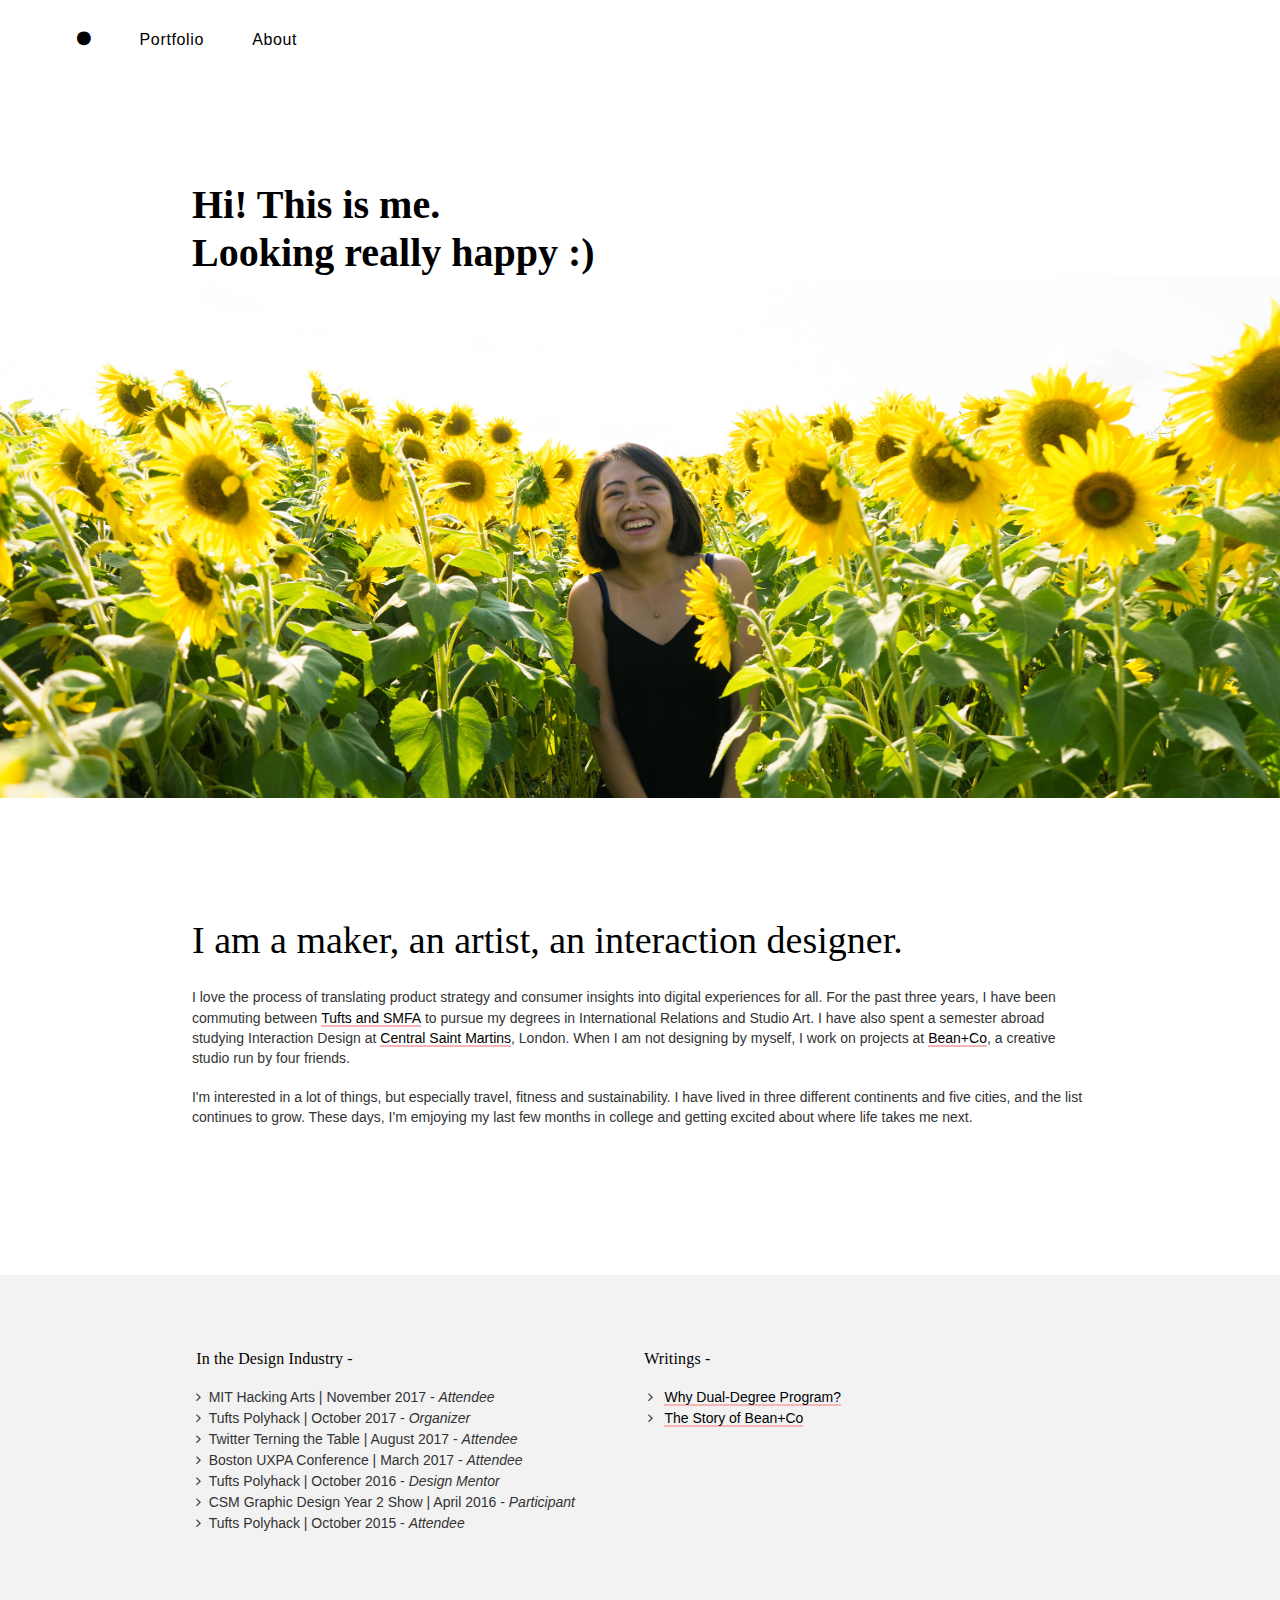
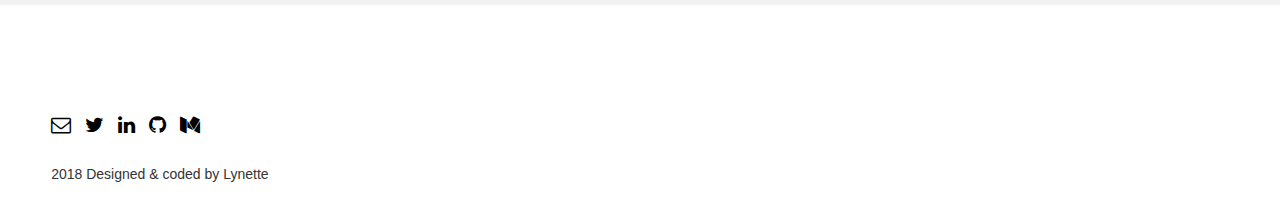
==== commit fd343c67: "May/5" ====
--- a/p1/about.html
+++ b/p1/about.html
@@ -94,9 +94,9 @@
 	</div>
 
 <!-- intro section -->
-	<div class="row space-bottom" style="padding-bottom: 100px;">
+	<div class="row  padding-left padding-right space-bottom" style="padding-bottom: 100px;">
 		<div class="col-md-1"> </div>
-		<div class="col-md-10 padding-left padding-right">
+		<div class="col-md-10">
 					<h1 class="bigtitle space-bottom"> I am a maker, an artist, an interaction designer. </h1>
 					<h3 class="space-bottom"> I love the process of translating product strategy and consumer insights into digital experiences for all. For the past three years, I have been commuting between <a class="link_underline_sm" href="http://admissions.tufts.edu/academics/special-degree-paths/combined-degree-with-the-schoo/" target="_blank">Tufts and SMFA</a> to pursue my degrees in International Relations and Studio Art. I have also spent a semester abroad studying Interaction Design at <a class="link_underline_sm" href="http://www.arts.ac.uk/csm/courses/study-abroad/integrated-study-abroad/" target="_blank">Central Saint Martins</a>, London. When I am not designing by myself, I work on projects at <a class="link_underline_sm" href="http://beanandco.co/" target="_blank">Bean+Co</a>, a creative studio run by four friends.
 					<br/><br/>
@@ -104,7 +104,7 @@
 					<br/><br/>
 					</h3>
 			</div>
-		<div class="col-md-2"> </div>	
+		<div class="col-md-1"> </div>	
 	</div>
 
 <!-- content -->
--- a/css/style.css
+++ b/css/style.css
@@ -94,6 +94,7 @@
 	border-bottom: 2px solid #F6B6B6;
     display: inline-block;
     line-height: 1em;
+    margin-top: 3px;
 }
 
 a.link_underline_sm:visited {
@@ -123,7 +124,7 @@
 h1.intro{
 	font-family: 'PT Serif', serif;
 	padding-top: 35vh;
-	padding-bottom: 25vh;
+	padding-bottom: 20vh;
 	padding-right: 0;
 	padding-left: 2vw;
 	color: black;
@@ -145,15 +146,14 @@
 }
 
 
-
 .intro-about{
 	font-family: 'PT Serif', serif;
 	color: black;
 	font-size: 40px;
 	font-weight: 700;
 	line-height: 1.2em;
-	padding-right: 4%;
-	padding-left: 4%;
+/*	padding-right: 4%;*/
+	padding-left: 15vw;
 	padding-top: 20vh;
 }
 
@@ -337,6 +337,22 @@
 	padding: 0 0 0 0;
 }
 
+.col-md-11{
+	padding: 0 0 0 0;
+	margin: 0 0 0 0;
+}
+
+.col-md-10{
+	padding: 0 0 0 0;
+	margin: 0 0 0 0;
+}
+
+.col-md-5{
+	padding: 0 0 0 0;
+	margin: 0 0 0 0;
+}
+
+
 .col-md-2{
 	padding: 0 0 0 0;
 	margin: 0 0 0 0;
@@ -352,7 +368,7 @@
 	margin: 0 0 0 0;
 }
 
-.col-md-7 .col-md-4.hidden-sm .col-md-1 .col-md-10 .col-md-11 .row{
+.col-md-7 .col-md-4.hidden-sm .col-md-1 .col-md-10 .row{
 	padding: 0 0 0 0;
 	margin: 0 0 0 0;
 
@@ -395,10 +411,10 @@
 #arrowBegin{
 /*	color:black;*/
 	font-size:50px;
-	z-index:100;
 	position: absolute;
 	margin-top:47%;
 	margin-left:50%;
+	z-index:100;
 }
 
 .header {
@@ -444,54 +460,102 @@
 } 
 
 /*gallery lightbox*/
-/* wraps everything in a larger, centered div */
-#contentWrapper {
-	margin:0 auto;
-	width:90vw;
-}
-
-/* styling of all images */
-#contentWrapper image{
-	background-size: cover;
-	background-position: center center;
-	-webkit-transition:opacity .6s ease-in-out;
-	-moz-transition:opacity .6s ease-in-out;
-	-o-transition:opacity .6s ease-in-out;
-	-ms-transition:opacity .6s ease-in-out;
-	transition:opacity .6s ease-in-out;
-}
-
-/* hover state of each image */
-#contentWrapper image:hover {
-	cursor:pointer;
-}
-
-#contentWrapper image {
-	display:inline-block;
-}
-
-#lightbox {
-	display: none;
-	position: fixed;
-	top:0;
-	left:0;
-	bottom: 0;
-	right: 0;
-	margin: auto;
-	width:90vw;
-	height:90vh;
-	background-size: contain;
-	background-position: center center;
-	background-repeat: no-repeat;
-}
-#dark {
-	display: none;
-	position: fixed;
-	top: 0;
-	left: 0;
-	background:rgba(0,0,0,.9);
-	width:100vw;
-	height:100vh;
+.gallery-container {
+    display: flex;
+    flex-wrap: wrap;
+    justify-content: space-between;
+    width: 80%;
+    margin: 70px auto;
+}
+.gallery-item {
+    flex-basis: 30%;
+    margin-bottom: 60px;
+    cursor: pointer;
+    opacity: 0.9;
+}
+.gallery-item:hover{
+	opacity: 1;
+	transition-delay:0.1s;
+	transition-duration:0.3s;
+}
+.gallery-item img {
+    width: 100%;
+    height: 100%;
+    object-fit: cover;
+}
+.gallery-content {
+/*    font-size:1em;*/
+    color: black;
+}
+
+.lightbox {
+    position: fixed;
+    display: none;
+    background-color: rgba(0, 0, 0, 0.8);
+    width: 100%;
+    height: 100%;              
+    overflow: auto;
+    top: 0;
+    left: 0;
+}
+.lightbox-content {
+    position: relative;
+    width: 600px;
+    height: 600px;
+    margin: 3% auto 3% auto;
+}
+.lightbox-content img {
+    width: 100%;
+    height: 100%;
+    object-fit: cover;
+ 	margin: auto auto;
+    z-index: 100;
+}
+.lightbox-prev,
+.lightbox-next {
+    position: absolute;
+    background-color: rgba(0, 0, 0, 0.8);
+    color: white;
+    padding: 7px;
+    top:50%;
+    cursor: pointer;
+}
+.lightbox-prev {
+    left: 0;
+}
+.lightbox-next {
+    right: 0;
+}
+.lightbox-prev:hover,
+.lightbox-next:hover {
+    opacity: .8;
+}
+
+@media (max-width: 767px) {
+    .gallery-container {
+        width: 100%;
+    }
+    .gallery-item {
+        flex-basis: 40%;
+        margin: auto;
+        margin-bottom: 50px;
+    }
+    .lightbox-content {
+        width: 80%;
+        height: 60%;
+        margin: 15% auto;
+    }
+}
+@media (max-width: 480px) {
+    .gallery-item {
+        flex-basis: 80%;
+        margin: auto;
+        margin-bottom: 50px;
+    }
+    .lightbox-content {
+        width: 90%;
+        margin: 20% auto;
+    }
 }
 /*lightbox end*/
 
@@ -543,23 +607,32 @@
 	padding-bottom: 2%;
 }
 
+.margin-bottom {
+	margin-bottom: 5%;
+}
+
 /*responsive text*/
 
 @media all and (max-width: 1240px){
     h1.bigtitle {
-        font-size: 40px;
+        font-size: 38px;
+        line-height: 45px;
     }
 }
 
 @media all and (max-width: 640px){
     h1.bigtitle {
-        font-size: 30px;
+        font-size: 28px;
+        line-height: 35px;
+        padding-top: 15px;
     }
 }
 
 @media all and (max-width: 320px){
     h1.bigtitle {
         font-size: 15px;
+        line-height: 20px;
+        padding-top: 10px;
     }
 }
 
